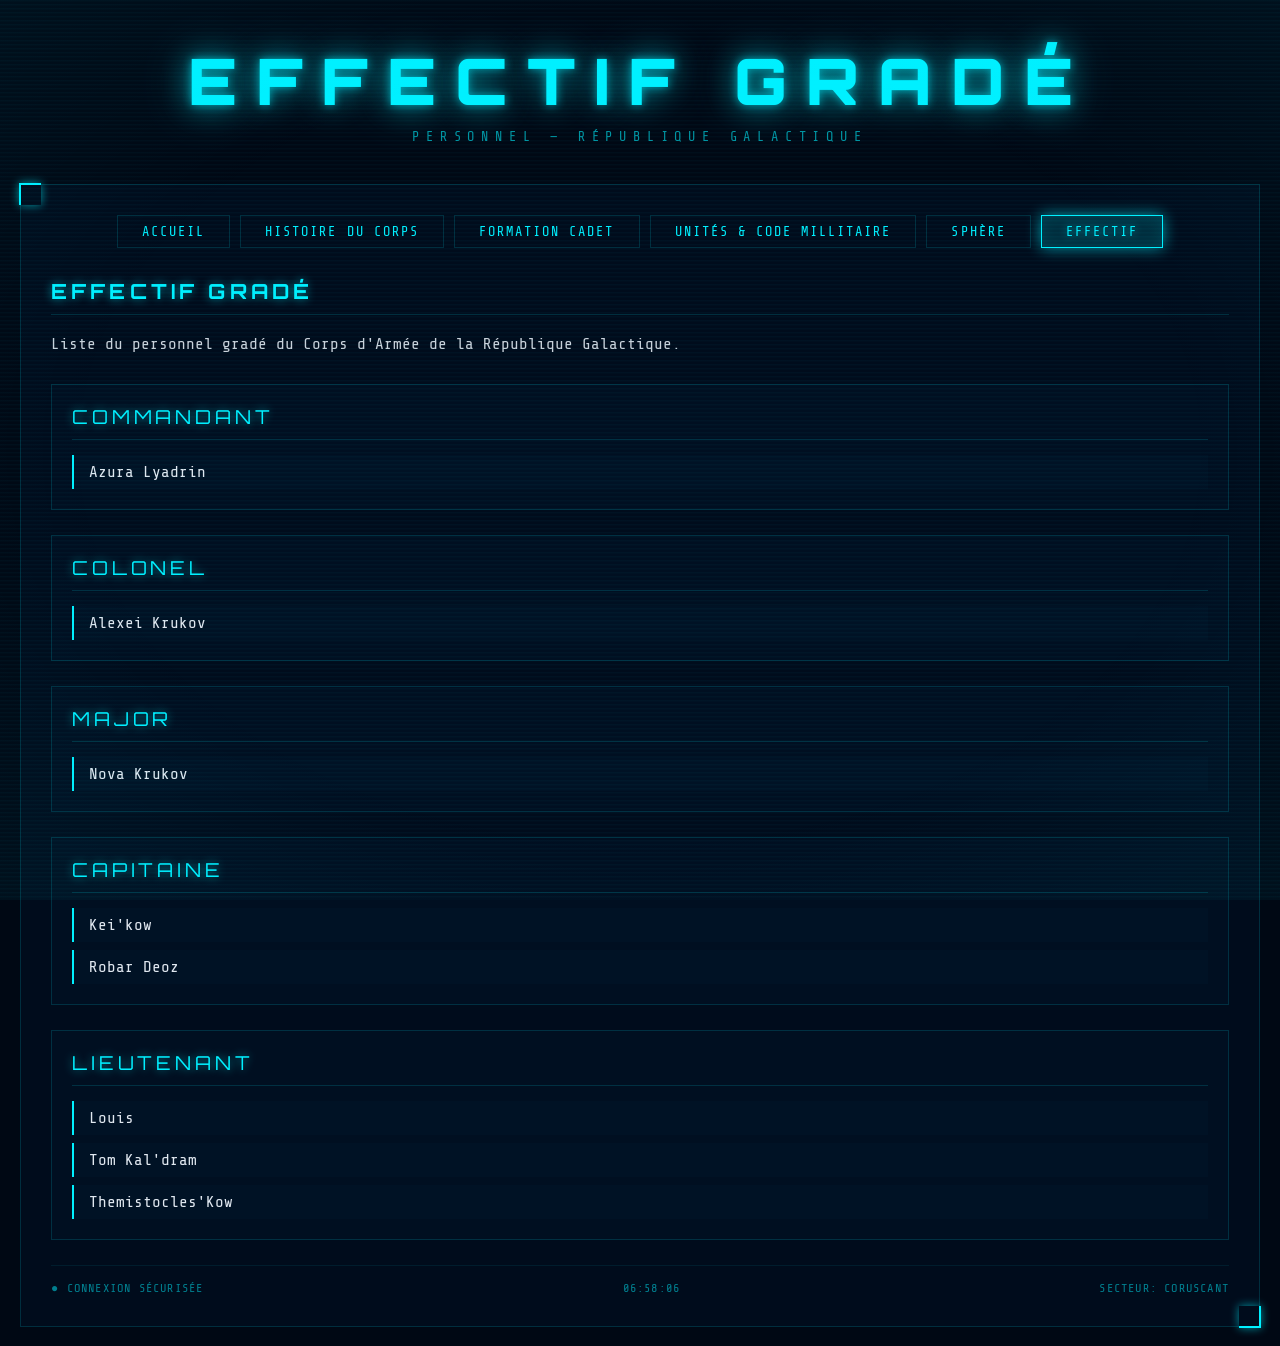
==== effectif.html @ 7e461d42 "Create effectif.html" ====
<!DOCTYPE html>
<html lang="fr">
<head>
  <meta charset="UTF-8">
  <meta name="viewport" content="width=device-width, initial-scale=1.0">
  <title>HoloNet — Effectif Gradé</title>
  <meta name="description" content="Terminal d'accès aux bases de données de la République Galactique. Effectif Gradé.">
  <link rel="stylesheet" href="style.css">
  <link rel="icon" type="image/x-icon" href="images/ICONE.png">

  <meta property="og:type" content="website">
  <meta property="og:title" content="HoloNet — Effectif Gradé">
  <meta property="og:description" content="Effectif Gradé de la République Galactique.">
  <meta property="og:url" content="https://insanity-chan.github.io/Tryingthingsout/effectif.html">
  <meta property="og:image" content="https://insanity-chan.github.io/Tryingthingsout/preview.png">
  <meta property="og:site_name" content="HoloNet">
  <meta name="theme-color" content="#00f0ff">

  <style>
    .holo-effectif-block {
      margin: 25px 0;
      padding: 20px;
      border: 1px solid var(--holo-dim);
      background: rgba(0, 26, 51, 0.2);
    }

    .holo-effectif-grade {
      font-family: 'Orbitron', sans-serif;
      font-size: 1.2rem;
      letter-spacing: 0.2em;
      text-transform: uppercase;
      color: var(--holo-cyan);
      text-shadow: 0 0 10px var(--holo-glow);
      margin-bottom: 15px;
      padding-bottom: 10px;
      border-bottom: 1px solid var(--holo-dim);
    }

    .holo-effectif-names {
      display: flex;
      flex-direction: column;
      gap: 8px;
    }

    .holo-effectif-name {
      font-size: 1rem;
      padding: 8px 15px;
      border-left: 2px solid var(--holo-cyan);
      background: rgba(0, 26, 51, 0.3);
      color: var(--text-white);
      transition: all 0.3s;
    }

    .holo-effectif-name:hover {
      background: var(--holo-dim);
      transform: translateX(5px);
    }
  </style>
</head>
<body>

  <div id="boot-screen">
    <div class="boot-text">&gt; INITIALISATION DU TERMINAL HOLONET...</div>
    <div class="boot-text">&gt; CONNEXION AU RÉSEAU DE LA RÉPUBLIQUE...</div>
    <div class="boot-text">&gt; CHARGEMENT : EFFECTIF GRADÉ...</div>
    <div class="boot-bar"><div class="boot-bar-fill"></div></div>
  </div>

  <div class="holo-header">
    <h1>Effectif Gradé</h1>
    <div class="subtitle">Personnel — République Galactique</div>
  </div>

  <div class="holo-frame">

    <div class="holo-nav">
      <a href="index.html"><button>Accueil</button></a>
      <a href="histoir.html"><button>Histoire du Corps</button></a>
      <a href="formation.html"><button>Formation Cadet</button></a>
      <a href="unites.html"><button>Unités & Code Millitaire</button></a>
      <a href="sphere.html"><button>Sphère</button></a>
      <a href="effectif.html"><button class="active">Effectif</button></a>
    </div>

    <div class="holo-panel active">
      <h2>Effectif Gradé</h2>
      <p>Liste du personnel gradé du Corps d'Armée de la République Galactique.</p>

      <div class="holo-effectif-block">
        <div class="holo-effectif-grade">Commandant</div>
        <div class="holo-effectif-names">
          <div class="holo-effectif-name">Azura Lyadrin</div>
        </div>
      </div>

      <div class="holo-effectif-block">
        <div class="holo-effectif-grade">Colonel</div>
        <div class="holo-effectif-names">
          <div class="holo-effectif-name">Alexei Krukov</div>
        </div>
      </div>

      <div class="holo-effectif-block">
        <div class="holo-effectif-grade">Major</div>
        <div class="holo-effectif-names">
          <div class="holo-effectif-name">Nova Krukov</div>
        </div>
      </div>

      <div class="holo-effectif-block">
        <div class="holo-effectif-grade">Capitaine</div>
        <div class="holo-effectif-names">
          <div class="holo-effectif-name">Kei'kow</div>
          <div class="holo-effectif-name">Robar Deoz</div>
        </div>
      </div>

      <div class="holo-effectif-block">
        <div class="holo-effectif-grade">Lieutenant</div>
        <div class="holo-effectif-names">
          <div class="holo-effectif-name">Louis</div>
          <div class="holo-effectif-name">Tom Kal'dram</div>
          <div class="holo-effectif-name">Themistocles'Kow</div>
        </div>
      </div>

    </div>

    <div class="holo-status">
      <span><span class="blink">●</span> CONNEXION SÉCURISÉE</span>
      <span id="horloge">--:--:--</span>
      <span>SECTEUR: CORUSCANT</span>
    </div>
  </div>

  <script>
    setTimeout(() => {
      document.getElementById('boot-screen').style.display = 'none';
    }, 700);

    function updateClock() {
      const now = new Date();
      const h = String(now.getHours()).padStart(2, '0');
      const m = String(now.getMinutes()).padStart(2, '0');
      const s = String(now.getSeconds()).padStart(2, '0');
      document.getElementById('horloge').textContent = `${h}:${m}:${s}`;
    }
    setInterval(updateClock, 1000);
    updateClock();
  </script>
</body>
</html>
---- style.css ----
@import url('https://fonts.googleapis.com/css2?family=Orbitron:wght@400;700;900&family=Share+Tech+Mono&display=swap');

:root {
  --holo-cyan: #00f0ff;
  --holo-blue: #0a84ff;
  --holo-deep: #001a33;
  --holo-glow: rgba(0, 240, 255, 0.6);
  --holo-dim: rgba(0, 240, 255, 0.15);
  --bg-dark: #000814;
  --text-white: #e0e8f0;
}

* { margin: 0; padding: 0; box-sizing: border-box; }

a, a:visited { color: var(--holo-cyan); text-decoration: none; }

body {
  background: var(--bg-dark);
  color: var(--text-white);
  font-family: 'Share Tech Mono', monospace;
  overflow-x: hidden;
  min-height: 100vh;
  position: relative;
}

body::before {
  content: '';
  position: fixed;
  top: 0; left: 0;
  width: 100%; height: 100%;
  background: repeating-linear-gradient(0deg, transparent 0px, transparent 2px, rgba(0,240,255,0.03) 3px, rgba(0,240,255,0.03) 4px);
  pointer-events: none;
  z-index: 9999;
}

body::after {
  content: '';
  position: fixed;
  top: 0; left: 0;
  width: 100%; height: 100%;
  background: radial-gradient(ellipse at center, transparent 60%, rgba(0,240,255,0.04) 100%);
  pointer-events: none;
  z-index: 9998;
  animation: flicker 6s infinite;
}

@keyframes flicker {
  0%,100% { opacity: 1; }
  92% { opacity: 1; }
  93% { opacity: 0.85; }
  94% { opacity: 1; }
  96% { opacity: 0.9; }
  97% { opacity: 1; }
}

.holo-header {
  text-align: center;
  padding: 40px 20px 20px;
}

.holo-header h1 {
  font-family: 'Orbitron', sans-serif;
  font-weight: 900;
  font-size: clamp(2rem, 6vw, 4rem);
  letter-spacing: 0.3em;
  text-transform: uppercase;
  color: var(--holo-cyan);
  text-shadow: 0 0 10px var(--holo-glow), 0 0 30px var(--holo-glow), 0 0 60px rgba(0,240,255,0.3);
  animation: textGlow 3s ease-in-out infinite alternate;
}

@keyframes textGlow {
  from { text-shadow: 0 0 10px var(--holo-glow), 0 0 30px var(--holo-glow), 0 0 60px rgba(0,240,255,0.3); }
  to   { text-shadow: 0 0 15px var(--holo-glow), 0 0 45px var(--holo-glow), 0 0 80px rgba(0,240,255,0.5); }
}

.holo-header .subtitle {
  font-size: 0.85rem;
  letter-spacing: 0.5em;
  margin-top: 8px;
  opacity: 0.6;
  text-transform: uppercase;
  color: var(--holo-cyan);
}

.holo-frame {
  position: relative;
  border: 1px solid var(--holo-dim);
  background: rgba(0, 26, 51, 0.3);
  backdrop-filter: blur(2px);
  margin: 20px;
  padding: 30px;
}

.holo-frame::before,
.holo-frame::after {
  content: '';
  position: absolute;
  width: 20px; height: 20px;
  border: 2px solid var(--holo-cyan);
  box-shadow: 0 0 10px var(--holo-glow);
}

.holo-frame::before { top: -2px; left: -2px; border-right: none; border-bottom: none; }
.holo-frame::after  { bottom: -2px; right: -2px; border-left: none; border-top: none; }

.holo-nav {
  display: flex;
  justify-content: center;
  gap: 10px;
  flex-wrap: wrap;
  margin-bottom: 30px;
}

.holo-nav a { text-decoration: none; }

.holo-nav button {
  background: transparent;
  border: 1px solid var(--holo-dim);
  color: var(--holo-cyan);
  padding: 8px 24px;
  font-family: 'Share Tech Mono', monospace;
  font-size: 0.85rem;
  letter-spacing: 0.15em;
  text-transform: uppercase;
  cursor: pointer;
  transition: all 0.3s;
}

.holo-nav button:hover,
.holo-nav button.active {
  border-color: var(--holo-cyan);
  background: var(--holo-dim);
  box-shadow: 0 0 15px var(--holo-glow), inset 0 0 15px rgba(0,240,255,0.1);
  text-shadow: 0 0 8px var(--holo-glow);
}

.holo-panel {
  display: none;
  animation: panelFade 0.5s ease;
}

.holo-panel.active { display: block; }

@keyframes panelFade {
  from { opacity: 0; transform: translateY(10px); }
  to   { opacity: 1; transform: translateY(0); }
}

.holo-panel h2 {
  font-family: 'Orbitron', sans-serif;
  font-size: 1.3rem;
  letter-spacing: 0.2em;
  margin-bottom: 15px;
  text-transform: uppercase;
  border-bottom: 1px solid var(--holo-dim);
  padding-bottom: 10px;
  color: var(--holo-cyan);
  text-shadow: 0 0 10px var(--holo-glow);
}

.holo-panel p {
  line-height: 1.8;
  opacity: 0.9;
  margin-bottom: 15px;
  color: var(--text-white);
}

.holo-table {
  width: 100%;
  border-collapse: collapse;
  margin-top: 15px;
}

.holo-table th {
  text-align: left;
  padding: 10px;
  border-bottom: 1px solid var(--holo-cyan);
  text-transform: uppercase;
  letter-spacing: 0.1em;
  font-size: 0.8rem;
  color: var(--holo-cyan);
  text-shadow: 0 0 5px var(--holo-glow);
}

.holo-table td {
  padding: 10px;
  border-bottom: 1px solid var(--holo-dim);
  opacity: 0.9;
  color: var(--text-white);
}

.holo-table tr:hover td {
  background: var(--holo-dim);
  opacity: 1;
}

.holo-form input,
.holo-form textarea {
  width: 100%;
  background: rgba(0, 26, 51, 0.5);
  border: 1px solid var(--holo-dim);
  color: var(--text-white);
  padding: 10px 14px;
  font-family: 'Share Tech Mono', monospace;
  font-size: 0.9rem;
  margin-bottom: 12px;
  transition: all 0.3s;
}

.holo-form input:focus,
.holo-form textarea:focus {
  outline: none;
  border-color: var(--holo-cyan);
  box-shadow: 0 0 10px var(--holo-glow);
}

.holo-form button {
  background: transparent;
  border: 1px solid var(--holo-cyan);
  color: var(--holo-cyan);
  padding: 10px 30px;
  font-family: 'Orbitron', sans-serif;
  font-size: 0.85rem;
  letter-spacing: 0.2em;
  text-transform: uppercase;
  cursor: pointer;
  transition: all 0.3s;
}

.holo-form button:hover {
  background: var(--holo-dim);
  box-shadow: 0 0 20px var(--holo-glow);
}

.holo-status {
  display: flex;
  justify-content: space-between;
  align-items: center;
  margin-top: 20px;
  padding-top: 15px;
  border-top: 1px solid var(--holo-dim);
  font-size: 0.75rem;
  opacity: 0.5;
  letter-spacing: 0.1em;
  color: var(--holo-cyan);
}

.blink { animation: blink 1.5s infinite; }

@keyframes blink {
  0%,100% { opacity: 1; }
  50% { opacity: 0.2; }
}

.holo-grid {
  display: grid;
  grid-template-columns: repeat(auto-fit, minmax(200px, 1fr));
  gap: 15px;
  margin-top: 15px;
}

.holo-card {
  border: 1px solid var(--holo-dim);
  padding: 15px;
  background: rgba(0, 26, 51, 0.2);
  transition: all 0.3s;
}

.holo-card:hover {
  border-color: var(--holo-cyan);
  box-shadow: 0 0 15px var(--holo-glow);
}

.holo-card .label {
  font-size: 0.7rem;
  opacity: 0.6;
  text-transform: uppercase;
  letter-spacing: 0.15em;
  color: var(--holo-cyan);
  text-shadow: 0 0 5px var(--holo-glow);
}

.holo-card .value {
  font-family: 'Orbitron', sans-serif;
  font-size: 1.5rem;
  margin-top: 5px;
  text-shadow: 0 0 10px var(--holo-glow);
  color: var(--text-white);
}

#boot-screen {
  position: fixed;
  top: 0; left: 0;
  width: 100%; height: 100%;
  background: var(--bg-dark);
  z-index: 10000;
  display: flex;
  align-items: center;
  justify-content: center;
  flex-direction: column;
}

#boot-screen .boot-text {
  font-size: 0.9rem;
  opacity: 0.7;
  margin: 4px 0;
  color: var(--holo-cyan);
}

#boot-screen .boot-bar {
  width: 300px;
  height: 2px;
  background: var(--holo-dim);
  margin-top: 20px;
  overflow: hidden;
}

#boot-screen .boot-bar-fill {
  height: 100%;
  background: var(--holo-cyan);
  box-shadow: 0 0 10px var(--holo-glow);
  width: 0%;
  animation: bootLoad 0.5s ease forwards;
}

@keyframes bootLoad { to { width: 100%; } }

/* === PAGES HISTOIRE ET FORMATION === */

.holo-section {
  margin-top: 40px;
  padding-top: 20px;
  border-top: 1px solid var(--holo-dim);
  animation: panelFade 0.5s ease;
}

.holo-section h2 {
  font-family: 'Orbitron', sans-serif;
  font-size: 1.3rem;
  letter-spacing: 0.2em;
  margin-bottom: 15px;
  text-transform: uppercase;
  text-shadow: 0 0 10px var(--holo-glow);
  color: var(--holo-cyan);
}

.holo-section h3 {
  font-family: 'Orbitron', sans-serif;
  font-size: 1rem;
  letter-spacing: 0.15em;
  margin: 25px 0 10px;
  text-transform: uppercase;
  color: var(--holo-cyan);
  opacity: 0.9;
}

.holo-section h4 {
  font-size: 0.9rem;
  letter-spacing: 0.1em;
  margin: 20px 0 8px;
  text-transform: uppercase;
  opacity: 0.8;
  color: var(--holo-cyan);
}

.holo-section p {
  line-height: 1.8;
  opacity: 0.9;
  margin-bottom: 12px;
  color: var(--text-white);
}

.holo-intro {
  font-style: italic;
  opacity: 0.7 !important;
  color: var(--text-white) !important;
}

.holo-note {
  font-size: 0.8rem;
  opacity: 0.6 !important;
  font-style: italic;
  color: var(--text-white) !important;
}

.holo-list {
  list-style: none;
  padding-left: 0;
}

.holo-list li {
  padding: 8px 0 8px 20px;
  position: relative;
  line-height: 1.7;
  opacity: 0.9;
  border-bottom: 1px solid rgba(0,240,255,0.05);
  color: var(--text-white);
}

.holo-list li::before {
  content: '▸';
  position: absolute;
  left: 0;
  color: var(--holo-cyan);
  text-shadow: 0 0 5px var(--holo-glow);
}

.holo-list li strong {
  color: var(--holo-cyan);
  text-shadow: 0 0 5px var(--holo-glow);
}

.holo-sommaire {
  display: flex;
  flex-direction: column;
  gap: 8px;
}

.holo-link {
  color: var(--holo-cyan);
  text-decoration: none;
  padding: 10px 15px;
  border: 1px solid var(--holo-dim);
  transition: all 0.3s;
  font-size: 0.9rem;
  letter-spacing: 0.1em;
}

.holo-link:hover {
  border-color: var(--holo-cyan);
  background: var(--holo-dim);
  box-shadow: 0 0 10px var(--holo-glow);
  padding-left: 25px;
}

.holo-rank-block {
  margin: 25px 0;
  padding: 15px;
  border: 1px solid var(--holo-dim);
  background: rgba(0,26,51,0.2);
}

.holo-rank-category {
  font-family: 'Orbitron', sans-serif;
  font-size: 1rem;
  letter-spacing: 0.15em;
  text-transform: uppercase;
  color: var(--holo-cyan);
  text-shadow: 0 0 8px var(--holo-glow);
  margin-bottom: 8px;
}

.holo-rank-desc {
  font-size: 0.85rem;
  opacity: 0.7;
  line-height: 1.6;
  margin-bottom: 12px;
  color: var(--text-white);
}

.holo-rank-list {
  display: flex;
  flex-direction: column;
  gap: 6px;
}

.holo-rank-item {
  display: flex;
  align-items: center;
  gap: 12px;
  padding: 8px 12px;
  border: 1px solid rgba(0,240,255,0.08);
  background: rgba(0,26,51,0.3);
  font-size: 0.95rem;
  transition: all 0.3s;
  color: var(--text-white);
}

.holo-rank-item:hover {
  border-color: var(--holo-cyan);
  box-shadow: 0 0 10px var(--holo-glow);
}

.rank-num {
  font-family: 'Orbitron', sans-serif;
  font-weight: 700;
  font-size: 0.8rem;
  color: var(--bg-dark);
  background: var(--holo-cyan);
  padding: 2px 8px;
  border-radius: 2px;
  min-width: 28px;
  text-align: center;
}

.holo-presentation {
  padding: 15px;
  border: 1px solid var(--holo-dim);
  background: rgba(0,26,51,0.2);
}

.holo-presentation p {
  color: var(--text-white);
}

.holo-dialogue {
  padding: 15px;
  margin: 10px 0;
  border-left: 2px solid var(--holo-cyan);
  background: rgba(0,240,255,0.05);
  font-style: italic;
  line-height: 2;
  text-shadow: 0 0 5px var(--holo-glow);
  color: var(--text-white);
}

.holo-serment {
  padding: 30px;
  margin: 0 20px;
  border: 1px solid var(--holo-cyan);
  background: rgba(0,240,255,0.05);
  text-align: center;
  font-family: 'Orbitron', sans-serif;
  font-size: 1.1rem;
  line-height: 2;
  letter-spacing: 0.05em;
  text-shadow: 0 0 15px var(--holo-glow);
  box-shadow: 0 0 30px rgba(0,240,255,0.1), inset 0 0 30px rgba(0,240,255,0.05);
  color: var(--text-white);
}


.holo-banner {
  padding: 20px;
  border: 1px solid var(--holo-dim);
  background: rgba(0,26,51,0.2);
  margin-bottom: 20px;
  line-height: 1.8;
  color: var(--text-white);
}

.holo-battle {
  margin: 20px 0;
  padding: 15px;
  border-left: 2px solid var(--holo-cyan);
  background: rgba(0,240,255,0.03);
  color: var(--text-white);
}

.holo-battle h3 {
  margin-top: 0;
}

.holo-battle p {
  margin-bottom: 8px;
}

/* === TIMELINE === */
.holo-timeline {
  position: relative;
  padding: 20px 0;
}

.holo-timeline::before {
  content: '';
  position: absolute;
  left: 80px;
  top: 0;
  bottom: 0;
  width: 2px;
  background: linear-gradient(to bottom, transparent, var(--holo-cyan), var(--holo-cyan), transparent);
  box-shadow: 0 0 10px var(--holo-glow);
}

.holo-event {
  position: relative;
  margin-bottom: 50px;
  padding-left: 120px;
  padding-bottom: 40px;
  border-bottom: 1px solid var(--holo-dim);
}

.holo-event:last-child {
  border-bottom: none;
}

.holo-event::before {
  content: '';
  position: absolute;
  left: 73px;
  top: 5px;
  width: 16px;
  height: 16px;
  border-radius: 50%;
  background: var(--bg-dark);
  border: 2px solid var(--holo-cyan);
  box-shadow: 0 0 12px var(--holo-glow);
  z-index: 1;
}

.holo-event-year {
  position: absolute;
  left: 0;
  top: 0;
  width: 65px;
  text-align: right;
  font-family: 'Orbitron', sans-serif;
  font-size: 0.75rem;
  font-weight: 700;
  color: var(--holo-cyan);
  text-shadow: 0 0 8px var(--holo-glow);
  letter-spacing: 0.05em;
  line-height: 1.3;
}

.holo-event-title {
  font-family: 'Orbitron', sans-serif;
  font-size: 1.1rem;
  letter-spacing: 0.15em;
  text-transform: uppercase;
  color: var(--holo-cyan);
  text-shadow: 0 0 10px var(--holo-glow);
  margin-bottom: 15px;
}

.holo-event-image {
  width: 100%;
  max-width: 400px;
  height: 200px;
  object-fit: cover;
  border: 1px solid var(--holo-dim);
  background: rgba(0, 8, 20, 0.5);
  display: block;
  margin-bottom: 15px;
  transition: all 0.3s;
}

.holo-event-image:hover {
  border-color: var(--holo-cyan);
  box-shadow: 0 0 15px var(--holo-glow);
}

.holo-event-image.placeholder {
  display: flex;
  align-items: center;
  justify-content: center;
  font-size: 0.8rem;
  opacity: 0.3;
  font-style: italic;
}

.holo-event-text {
  line-height: 1.8;
  opacity: 0.9;
  font-size: 0.9rem;
  color: var(--text-white);
}

.holo-event-text p {
  margin-bottom: 10px;
  color: var(--text-white);
}

.holo-intro-banner {
  padding: 20px;
  border: 1px solid var(--holo-dim);
  background: rgba(0, 26, 51, 0.3);
  margin-bottom: 30px;
  line-height: 1.8;
  font-size: 0.9rem;
  opacity: 0.9;
  color: var(--text-white);
}

.holo-intro-banner p {
  margin-bottom: 10px;
  color: var(--text-white);
}

.holo-intro-banner p:last-child {
  margin-bottom: 0;
}

/* === TABLEAU UNITÉS === */
.holo-table-wrap {
  overflow-x: auto;
  margin: 20px 0;
}

.holo-table-unites {
  width: 100%;
  border-collapse: collapse;
  font-size: 0.85rem;
}

.holo-table-unites th {
  text-align: left;
  padding: 12px 10px;
  border-bottom: 2px solid var(--holo-cyan);
  text-transform: uppercase;
  letter-spacing: 0.1em;
  font-size: 0.75rem;
  color: var(--holo-cyan);
  text-shadow: 0 0 5px var(--holo-glow);
  background: rgba(0, 26, 51, 0.4);
  white-space: nowrap;
}

.holo-table-unites td {
  padding: 10px;
  border-bottom: 1px solid var(--holo-dim);
  opacity: 0.9;
  line-height: 1.5;
  color: var(--text-white);
}

.holo-table-unites tr:hover td {
  background: var(--holo-dim);
  opacity: 1;
}

.holo-table-unites tr:nth-child(even) td {
  background: rgba(0, 240, 255, 0.02);
}

.holo-table-unites tr:nth-child(even):hover td {
  background: var(--holo-dim);
}

/* === CODES D'ALERTE === */
.holo-codes-grid {
  display: grid;
  grid-template-columns: repeat(auto-fit, minmax(280px, 1fr));
  gap: 15px;
  margin-top: 20px;
}

.holo-code-card {
  border: 1px solid var(--holo-dim);
  padding: 20px;
  background: rgba(0, 26, 51, 0.2);
  transition: all 0.3s;
  position: relative;
}

.holo-code-card:hover {
  border-color: var(--holo-cyan);
  box-shadow: 0 0 15px var(--holo-glow);
}

.holo-code-card .code-name {
  font-family: 'Orbitron', sans-serif;
  font-size: 1.3rem;
  letter-spacing: 0.2em;
  text-transform: uppercase;
  text-shadow: 0 0 10px var(--holo-glow);
  margin-bottom: 10px;
}

.holo-code-card .code-desc {
  font-size: 0.85rem;
  line-height: 1.7;
  opacity: 0.85;
  color: var(--text-white);
}

.code-noir .code-name { color: #888; text-shadow: 0 0 10px rgba(136,136,136,0.4); }
.code-noir { border-left: 3px solid #666; }

.code-rouge .code-name { color: #ff2233; text-shadow: 0 0 10px rgba(255,34,51,0.6); }
.code-rouge { border-left: 3px solid #ff2233; }

.code-orange .code-name { color: #ff8800; text-shadow: 0 0 10px rgba(255,136,0,0.6); }
.code-orange { border-left: 3px solid #ff8800; }

.code-vert .code-name { color: #00ff66; text-shadow: 0 0 10px rgba(0,255,102,0.6); }
.code-vert { border-left: 3px solid #00ff66; }

.code-blanc .code-name { color: #cccccc; text-shadow: 0 0 10px rgba(200,200,200,0.4); }
.code-blanc { border-left: 3px solid #cccccc; }

/* === RESPONSIVE === */
@media (max-width: 600px) {
  .holo-frame {
    padding: 15px;
    margin: 10px;
  }

  .holo-header h1 {
    font-size: 1.5rem;
  }

  .holo-header .subtitle {
    font-size: 0.65rem;
  }

  .holo-nav button {
    padding: 6px 12px;
    font-size: 0.75rem;
  }

  .holo-timeline::before {
    left: 20px;
  }

  .holo-event {
    padding-left: 50px;
  }

  .holo-event::before {
    left: 13px;
  }

  .holo-event-year {
    position: relative;
    width: auto;
    text-align: left;
    margin-bottom: 10px;
    font-size: 0.85rem;
  }

  .holo-event-image {
    max-width: 100%;
  }
}
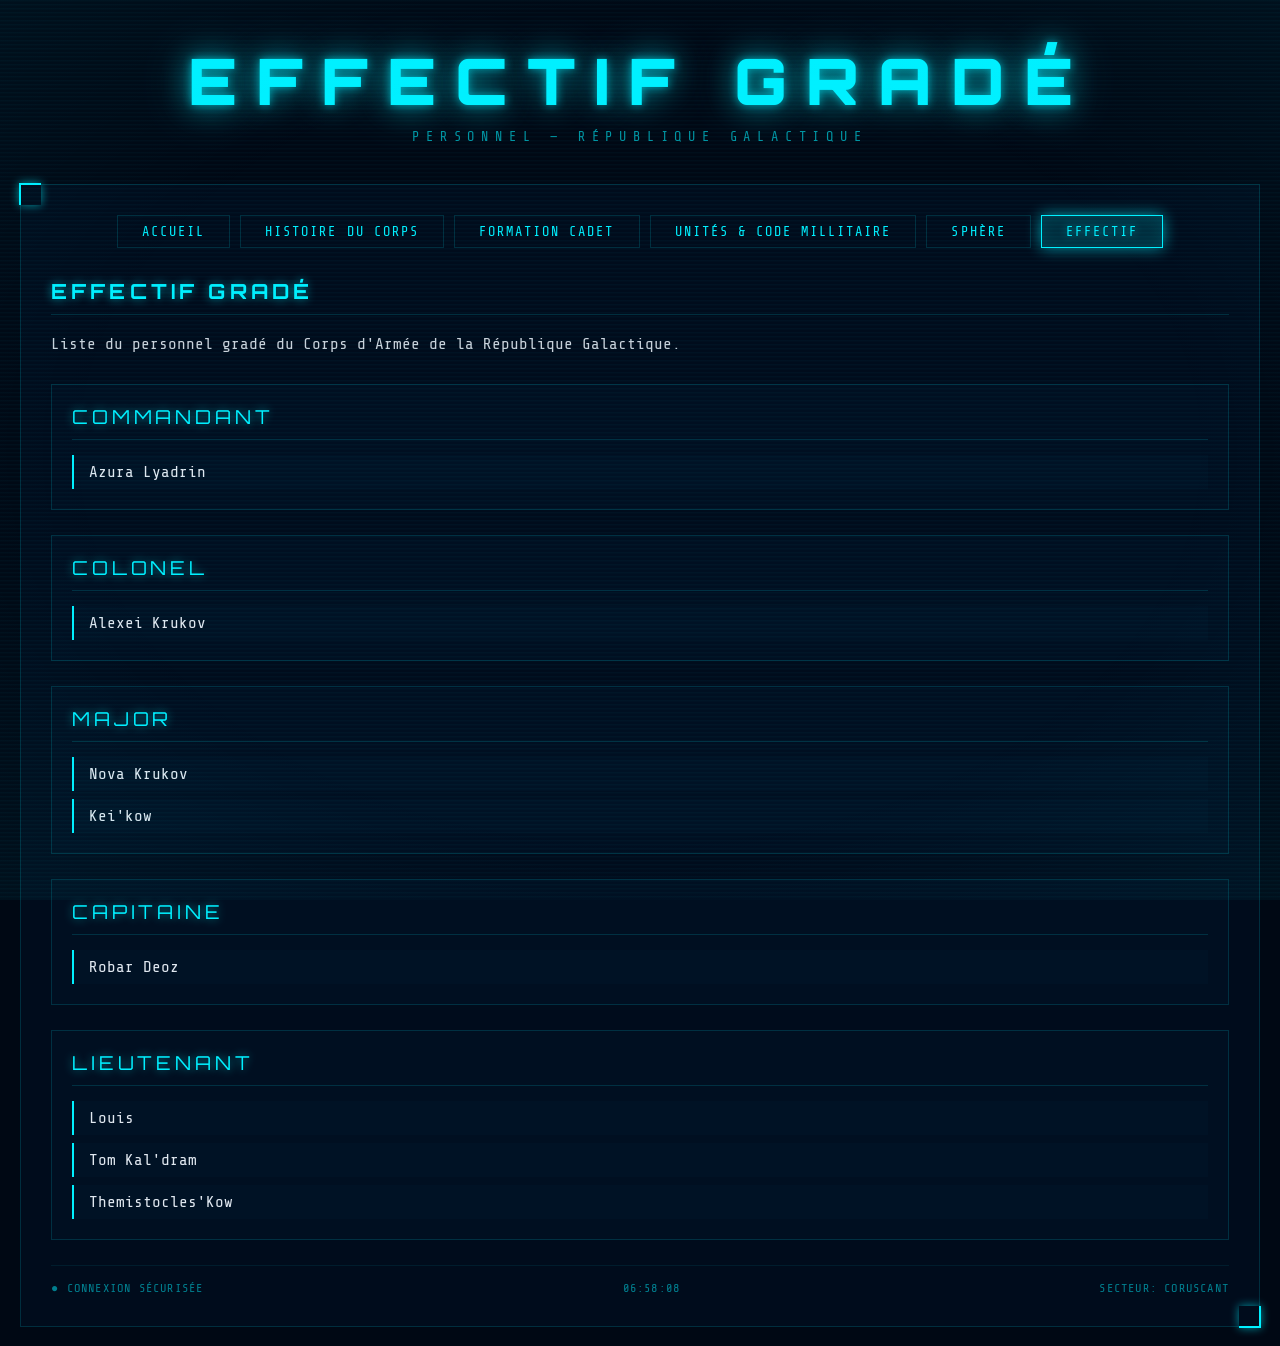
==== commit 418fd34e: "Update effectif.html" ====
--- a/effectif.html
+++ b/effectif.html
@@ -104,13 +104,13 @@
         <div class="holo-effectif-grade">Major</div>
         <div class="holo-effectif-names">
           <div class="holo-effectif-name">Nova Krukov</div>
+          <div class="holo-effectif-name">Kei'kow</div>
         </div>
       </div>
 
       <div class="holo-effectif-block">
         <div class="holo-effectif-grade">Capitaine</div>
         <div class="holo-effectif-names">
-          <div class="holo-effectif-name">Kei'kow</div>
           <div class="holo-effectif-name">Robar Deoz</div>
         </div>
       </div>
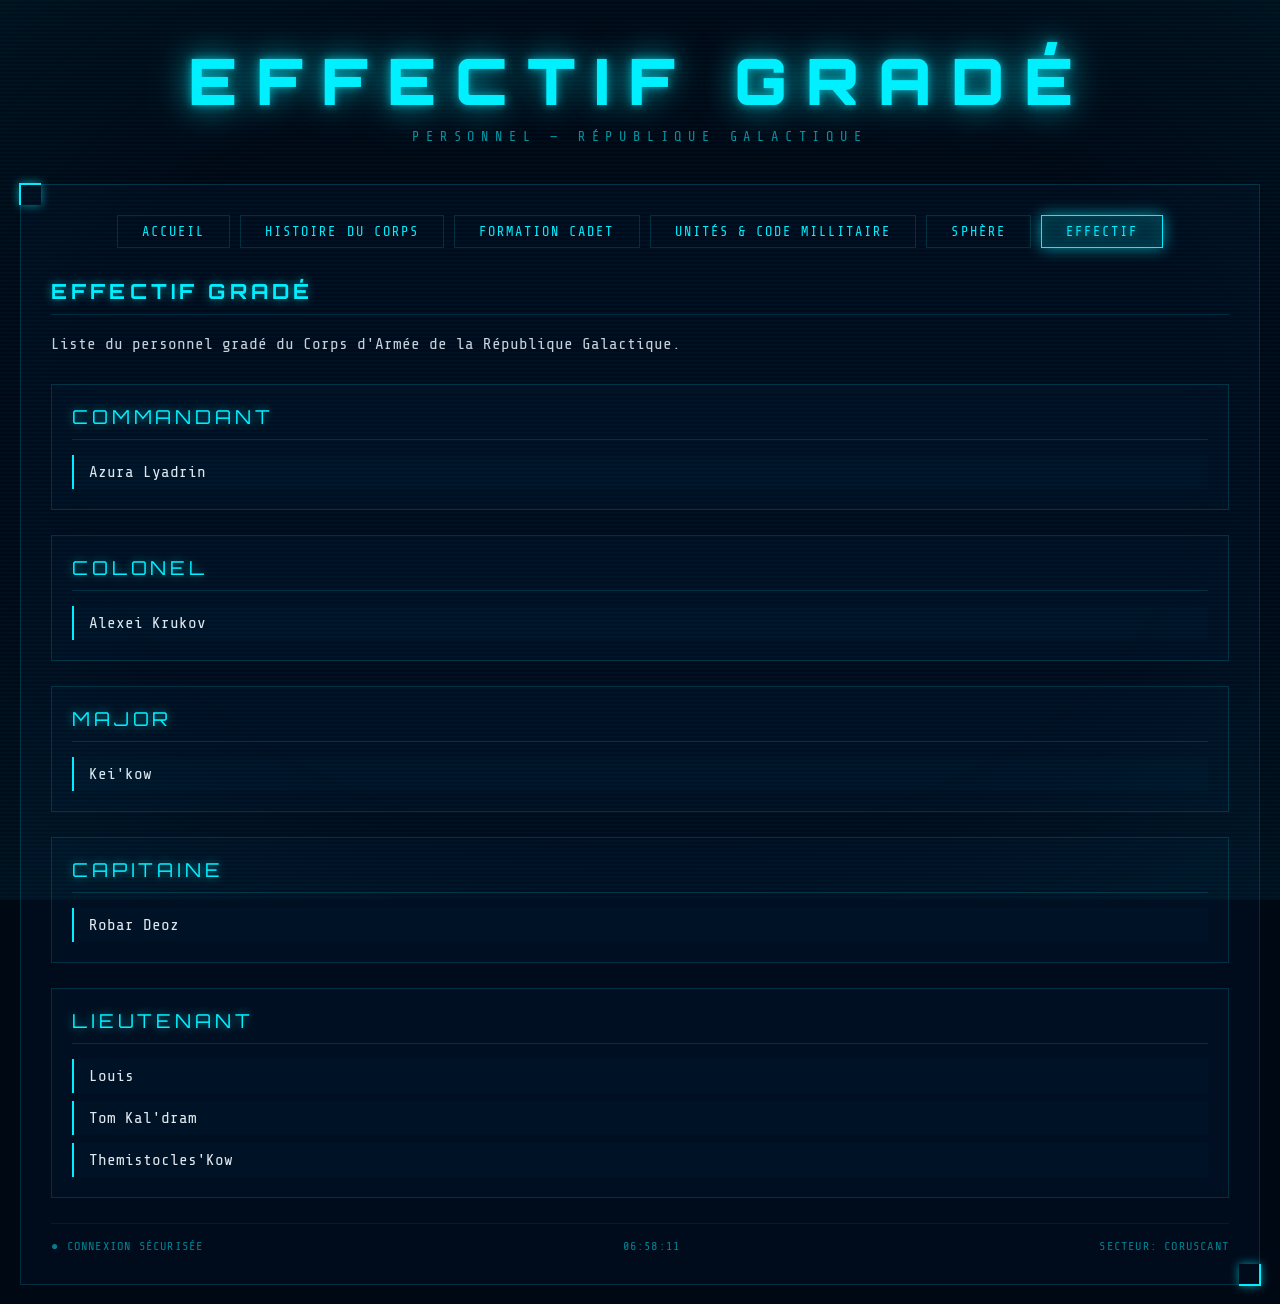
==== commit b5262daf: "Update effectif.html" ====
--- a/effectif.html
+++ b/effectif.html
@@ -103,7 +103,6 @@
       <div class="holo-effectif-block">
         <div class="holo-effectif-grade">Major</div>
         <div class="holo-effectif-names">
-          <div class="holo-effectif-name">Nova Krukov</div>
           <div class="holo-effectif-name">Kei'kow</div>
         </div>
       </div>
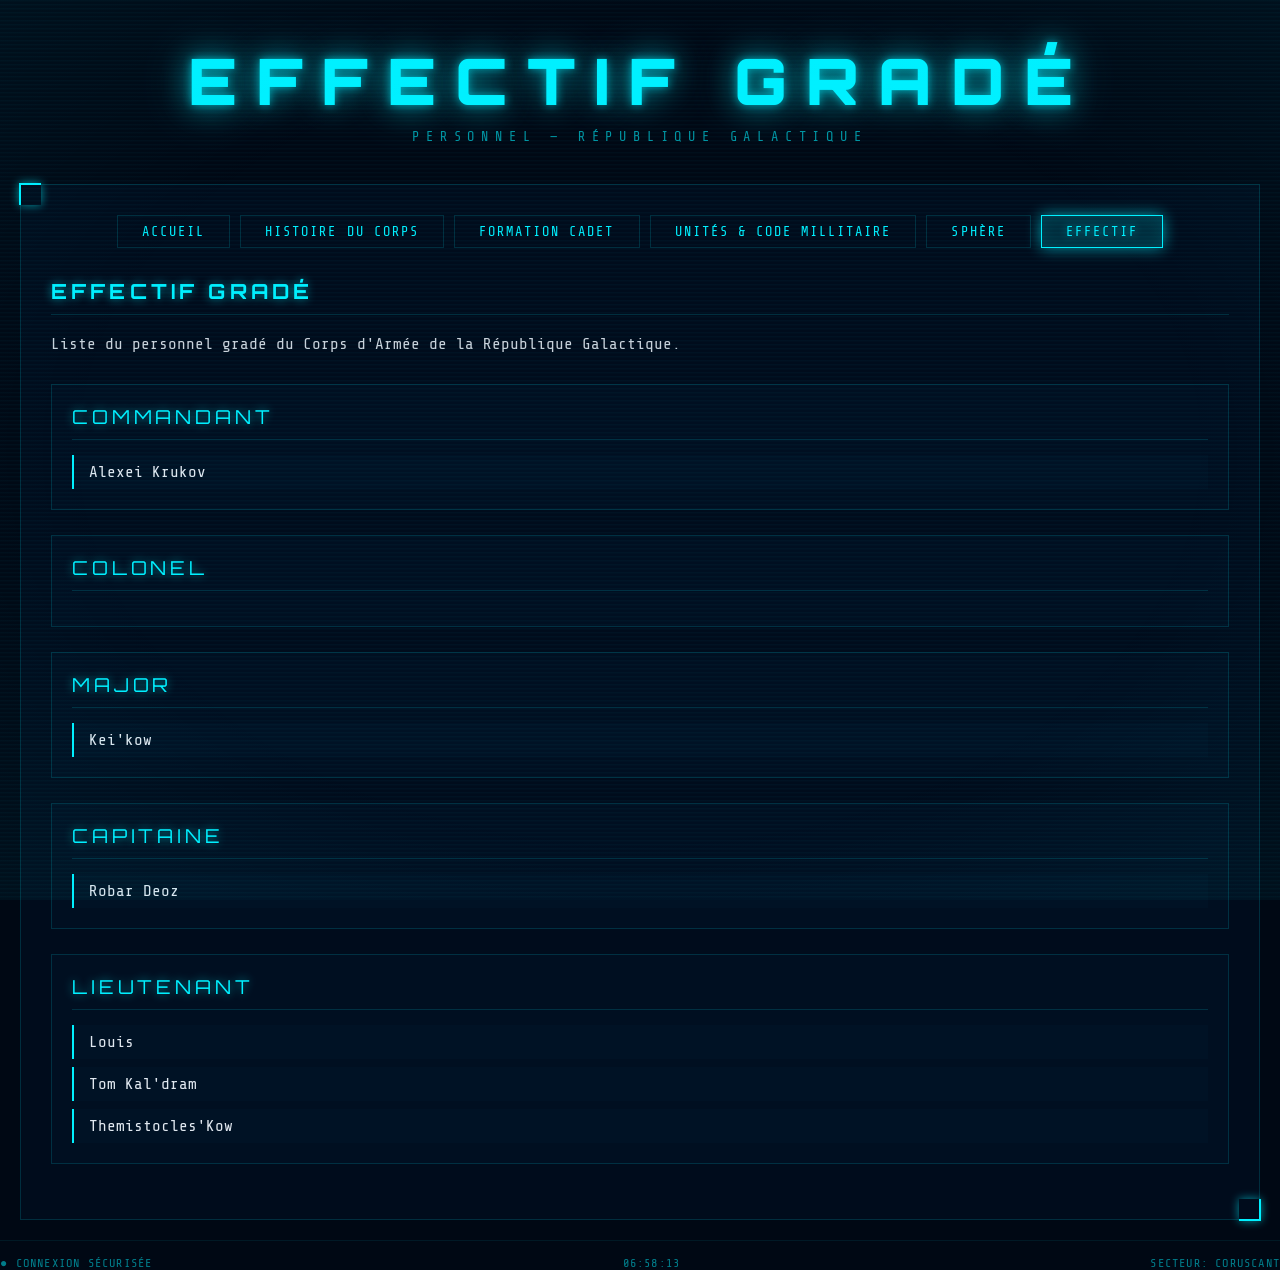
==== commit 56d536d8: "Update effectif.html" ====
--- a/effectif.html
+++ b/effectif.html
@@ -89,14 +89,12 @@
       <div class="holo-effectif-block">
         <div class="holo-effectif-grade">Commandant</div>
         <div class="holo-effectif-names">
-          <div class="holo-effectif-name">Azura Lyadrin</div>
+          <div class="holo-effectif-name">Alexei Krukov</div>
         </div>
       </div>
 
       <div class="holo-effectif-block">
         <div class="holo-effectif-grade">Colonel</div>
-        <div class="holo-effectif-names">
-          <div class="holo-effectif-name">Alexei Krukov</div>
         </div>
       </div>
 
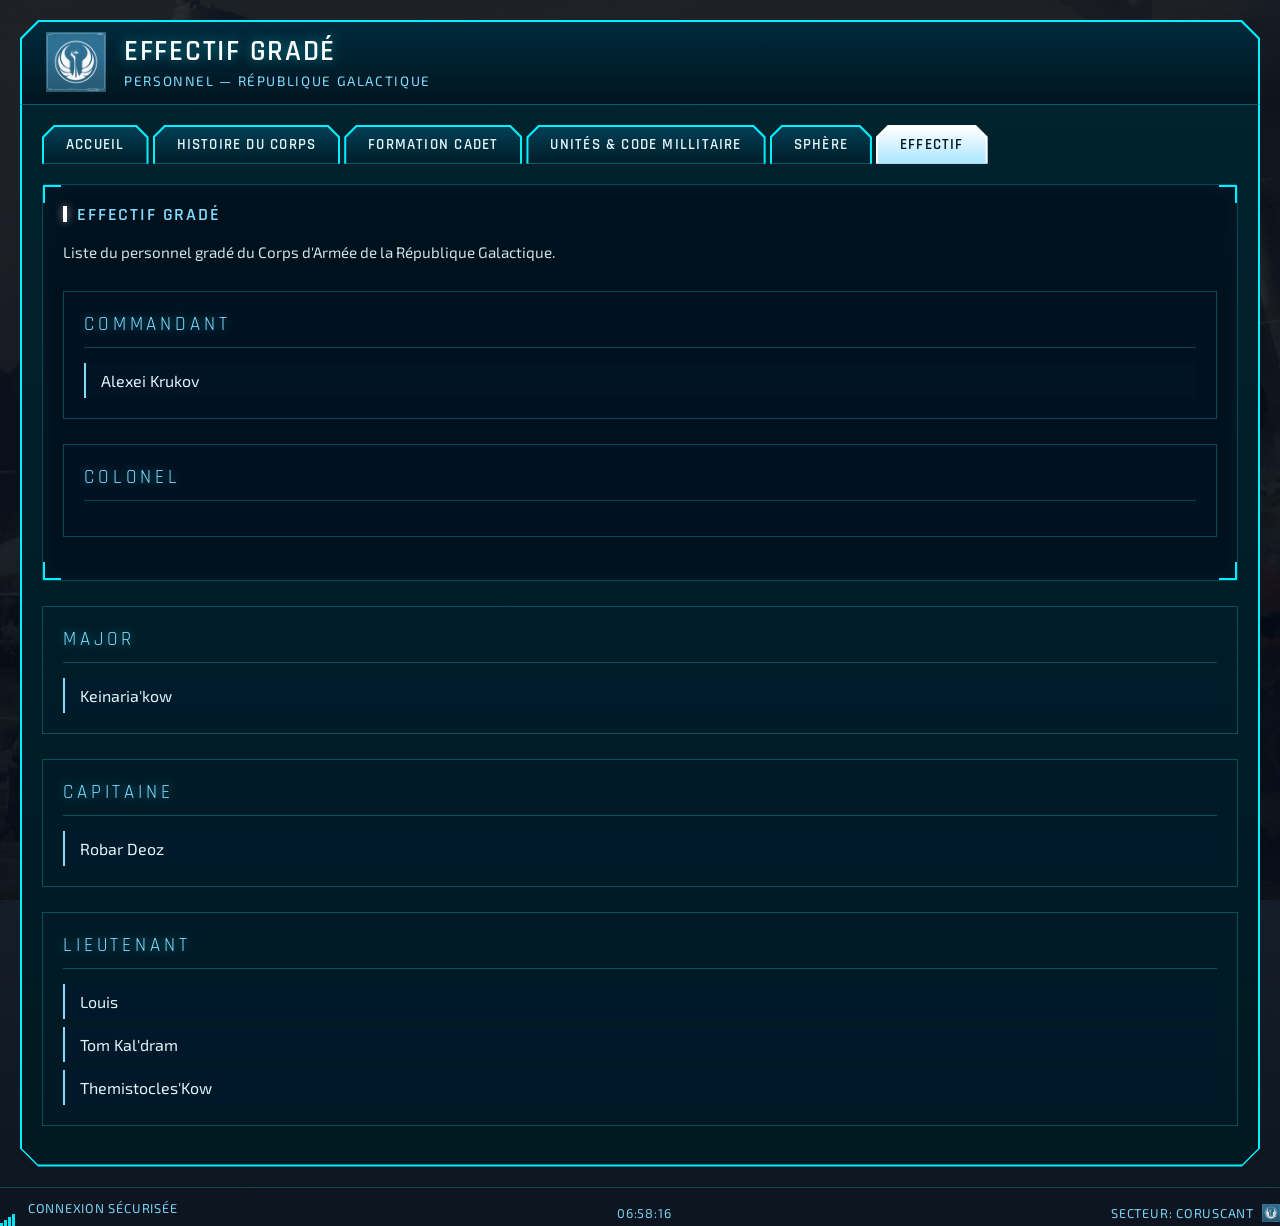
==== commit ac113972: "Add files via upload" ====
--- a/effectif.html
+++ b/effectif.html
@@ -25,7 +25,7 @@
     }
 
     .holo-effectif-grade {
-      font-family: 'Orbitron', sans-serif;
+      font-family: 'Rajdhani', sans-serif;
       font-size: 1.2rem;
       letter-spacing: 0.2em;
       text-transform: uppercase;
@@ -101,7 +101,7 @@
       <div class="holo-effectif-block">
         <div class="holo-effectif-grade">Major</div>
         <div class="holo-effectif-names">
-          <div class="holo-effectif-name">Kei'kow</div>
+          <div class="holo-effectif-name">Keinaria'kow</div>
         </div>
       </div>
 
--- a/style.css
+++ b/style.css
@@ -1,826 +1,1235 @@
-@import url('https://fonts.googleapis.com/css2?family=Orbitron:wght@400;700;900&family=Share+Tech+Mono&display=swap');
-
-:root {
-  --holo-cyan: #00f0ff;
-  --holo-blue: #0a84ff;
-  --holo-deep: #001a33;
-  --holo-glow: rgba(0, 240, 255, 0.6);
-  --holo-dim: rgba(0, 240, 255, 0.15);
-  --bg-dark: #000814;
-  --text-white: #e0e8f0;
-}
-
-* { margin: 0; padding: 0; box-sizing: border-box; }
-
-a, a:visited { color: var(--holo-cyan); text-decoration: none; }
-
-body {
-  background: var(--bg-dark);
-  color: var(--text-white);
-  font-family: 'Share Tech Mono', monospace;
-  overflow-x: hidden;
-  min-height: 100vh;
-  position: relative;
-}
-
-body::before {
-  content: '';
-  position: fixed;
-  top: 0; left: 0;
-  width: 100%; height: 100%;
-  background: repeating-linear-gradient(0deg, transparent 0px, transparent 2px, rgba(0,240,255,0.03) 3px, rgba(0,240,255,0.03) 4px);
-  pointer-events: none;
-  z-index: 9999;
-}
-
-body::after {
-  content: '';
-  position: fixed;
-  top: 0; left: 0;
-  width: 100%; height: 100%;
-  background: radial-gradient(ellipse at center, transparent 60%, rgba(0,240,255,0.04) 100%);
-  pointer-events: none;
-  z-index: 9998;
-  animation: flicker 6s infinite;
-}
-
-@keyframes flicker {
-  0%,100% { opacity: 1; }
-  92% { opacity: 1; }
-  93% { opacity: 0.85; }
-  94% { opacity: 1; }
-  96% { opacity: 0.9; }
-  97% { opacity: 1; }
-}
-
-.holo-header {
-  text-align: center;
-  padding: 40px 20px 20px;
-}
-
-.holo-header h1 {
-  font-family: 'Orbitron', sans-serif;
-  font-weight: 900;
-  font-size: clamp(2rem, 6vw, 4rem);
-  letter-spacing: 0.3em;
-  text-transform: uppercase;
-  color: var(--holo-cyan);
-  text-shadow: 0 0 10px var(--holo-glow), 0 0 30px var(--holo-glow), 0 0 60px rgba(0,240,255,0.3);
-  animation: textGlow 3s ease-in-out infinite alternate;
-}
-
-@keyframes textGlow {
-  from { text-shadow: 0 0 10px var(--holo-glow), 0 0 30px var(--holo-glow), 0 0 60px rgba(0,240,255,0.3); }
-  to   { text-shadow: 0 0 15px var(--holo-glow), 0 0 45px var(--holo-glow), 0 0 80px rgba(0,240,255,0.5); }
-}
-
-.holo-header .subtitle {
-  font-size: 0.85rem;
-  letter-spacing: 0.5em;
-  margin-top: 8px;
-  opacity: 0.6;
-  text-transform: uppercase;
-  color: var(--holo-cyan);
-}
-
-.holo-frame {
-  position: relative;
-  border: 1px solid var(--holo-dim);
-  background: rgba(0, 26, 51, 0.3);
-  backdrop-filter: blur(2px);
-  margin: 20px;
-  padding: 30px;
-}
-
-.holo-frame::before,
-.holo-frame::after {
-  content: '';
-  position: absolute;
-  width: 20px; height: 20px;
-  border: 2px solid var(--holo-cyan);
-  box-shadow: 0 0 10px var(--holo-glow);
-}
-
-.holo-frame::before { top: -2px; left: -2px; border-right: none; border-bottom: none; }
-.holo-frame::after  { bottom: -2px; right: -2px; border-left: none; border-top: none; }
-
-.holo-nav {
-  display: flex;
-  justify-content: center;
-  gap: 10px;
-  flex-wrap: wrap;
-  margin-bottom: 30px;
-}
-
-.holo-nav a { text-decoration: none; }
-
-.holo-nav button {
-  background: transparent;
-  border: 1px solid var(--holo-dim);
-  color: var(--holo-cyan);
-  padding: 8px 24px;
-  font-family: 'Share Tech Mono', monospace;
-  font-size: 0.85rem;
-  letter-spacing: 0.15em;
-  text-transform: uppercase;
-  cursor: pointer;
-  transition: all 0.3s;
-}
-
-.holo-nav button:hover,
-.holo-nav button.active {
-  border-color: var(--holo-cyan);
-  background: var(--holo-dim);
-  box-shadow: 0 0 15px var(--holo-glow), inset 0 0 15px rgba(0,240,255,0.1);
-  text-shadow: 0 0 8px var(--holo-glow);
-}
-
-.holo-panel {
-  display: none;
-  animation: panelFade 0.5s ease;
-}
-
-.holo-panel.active { display: block; }
-
-@keyframes panelFade {
-  from { opacity: 0; transform: translateY(10px); }
-  to   { opacity: 1; transform: translateY(0); }
-}
-
-.holo-panel h2 {
-  font-family: 'Orbitron', sans-serif;
-  font-size: 1.3rem;
-  letter-spacing: 0.2em;
-  margin-bottom: 15px;
-  text-transform: uppercase;
-  border-bottom: 1px solid var(--holo-dim);
-  padding-bottom: 10px;
-  color: var(--holo-cyan);
-  text-shadow: 0 0 10px var(--holo-glow);
-}
-
-.holo-panel p {
-  line-height: 1.8;
-  opacity: 0.9;
-  margin-bottom: 15px;
-  color: var(--text-white);
-}
-
-.holo-table {
-  width: 100%;
-  border-collapse: collapse;
-  margin-top: 15px;
-}
-
-.holo-table th {
-  text-align: left;
-  padding: 10px;
-  border-bottom: 1px solid var(--holo-cyan);
-  text-transform: uppercase;
-  letter-spacing: 0.1em;
-  font-size: 0.8rem;
-  color: var(--holo-cyan);
-  text-shadow: 0 0 5px var(--holo-glow);
-}
-
-.holo-table td {
-  padding: 10px;
-  border-bottom: 1px solid var(--holo-dim);
-  opacity: 0.9;
-  color: var(--text-white);
-}
-
-.holo-table tr:hover td {
-  background: var(--holo-dim);
-  opacity: 1;
-}
-
-.holo-form input,
-.holo-form textarea {
-  width: 100%;
-  background: rgba(0, 26, 51, 0.5);
-  border: 1px solid var(--holo-dim);
-  color: var(--text-white);
-  padding: 10px 14px;
-  font-family: 'Share Tech Mono', monospace;
-  font-size: 0.9rem;
-  margin-bottom: 12px;
-  transition: all 0.3s;
-}
-
-.holo-form input:focus,
-.holo-form textarea:focus {
-  outline: none;
-  border-color: var(--holo-cyan);
-  box-shadow: 0 0 10px var(--holo-glow);
-}
-
-.holo-form button {
-  background: transparent;
-  border: 1px solid var(--holo-cyan);
-  color: var(--holo-cyan);
-  padding: 10px 30px;
-  font-family: 'Orbitron', sans-serif;
-  font-size: 0.85rem;
-  letter-spacing: 0.2em;
-  text-transform: uppercase;
-  cursor: pointer;
-  transition: all 0.3s;
-}
-
-.holo-form button:hover {
-  background: var(--holo-dim);
-  box-shadow: 0 0 20px var(--holo-glow);
-}
-
-.holo-status {
-  display: flex;
-  justify-content: space-between;
-  align-items: center;
-  margin-top: 20px;
-  padding-top: 15px;
-  border-top: 1px solid var(--holo-dim);
-  font-size: 0.75rem;
-  opacity: 0.5;
-  letter-spacing: 0.1em;
-  color: var(--holo-cyan);
-}
-
-.blink { animation: blink 1.5s infinite; }
-
-@keyframes blink {
-  0%,100% { opacity: 1; }
-  50% { opacity: 0.2; }
-}
-
-.holo-grid {
-  display: grid;
-  grid-template-columns: repeat(auto-fit, minmax(200px, 1fr));
-  gap: 15px;
-  margin-top: 15px;
-}
-
-.holo-card {
-  border: 1px solid var(--holo-dim);
-  padding: 15px;
-  background: rgba(0, 26, 51, 0.2);
-  transition: all 0.3s;
-}
-
-.holo-card:hover {
-  border-color: var(--holo-cyan);
-  box-shadow: 0 0 15px var(--holo-glow);
-}
-
-.holo-card .label {
-  font-size: 0.7rem;
-  opacity: 0.6;
-  text-transform: uppercase;
-  letter-spacing: 0.15em;
-  color: var(--holo-cyan);
-  text-shadow: 0 0 5px var(--holo-glow);
-}
-
-.holo-card .value {
-  font-family: 'Orbitron', sans-serif;
-  font-size: 1.5rem;
-  margin-top: 5px;
-  text-shadow: 0 0 10px var(--holo-glow);
-  color: var(--text-white);
-}
-
-#boot-screen {
-  position: fixed;
-  top: 0; left: 0;
-  width: 100%; height: 100%;
-  background: var(--bg-dark);
-  z-index: 10000;
-  display: flex;
-  align-items: center;
-  justify-content: center;
-  flex-direction: column;
-}
-
-#boot-screen .boot-text {
-  font-size: 0.9rem;
-  opacity: 0.7;
-  margin: 4px 0;
-  color: var(--holo-cyan);
-}
-
-#boot-screen .boot-bar {
-  width: 300px;
-  height: 2px;
-  background: var(--holo-dim);
-  margin-top: 20px;
-  overflow: hidden;
-}
-
-#boot-screen .boot-bar-fill {
-  height: 100%;
-  background: var(--holo-cyan);
-  box-shadow: 0 0 10px var(--holo-glow);
-  width: 0%;
-  animation: bootLoad 0.5s ease forwards;
-}
-
-@keyframes bootLoad { to { width: 100%; } }
-
-/* === PAGES HISTOIRE ET FORMATION === */
-
-.holo-section {
-  margin-top: 40px;
-  padding-top: 20px;
-  border-top: 1px solid var(--holo-dim);
-  animation: panelFade 0.5s ease;
-}
-
-.holo-section h2 {
-  font-family: 'Orbitron', sans-serif;
-  font-size: 1.3rem;
-  letter-spacing: 0.2em;
-  margin-bottom: 15px;
-  text-transform: uppercase;
-  text-shadow: 0 0 10px var(--holo-glow);
-  color: var(--holo-cyan);
-}
-
-.holo-section h3 {
-  font-family: 'Orbitron', sans-serif;
-  font-size: 1rem;
-  letter-spacing: 0.15em;
-  margin: 25px 0 10px;
-  text-transform: uppercase;
-  color: var(--holo-cyan);
-  opacity: 0.9;
-}
-
-.holo-section h4 {
-  font-size: 0.9rem;
-  letter-spacing: 0.1em;
-  margin: 20px 0 8px;
-  text-transform: uppercase;
-  opacity: 0.8;
-  color: var(--holo-cyan);
-}
-
-.holo-section p {
-  line-height: 1.8;
-  opacity: 0.9;
-  margin-bottom: 12px;
-  color: var(--text-white);
-}
-
-.holo-intro {
-  font-style: italic;
-  opacity: 0.7 !important;
-  color: var(--text-white) !important;
-}
-
-.holo-note {
-  font-size: 0.8rem;
-  opacity: 0.6 !important;
-  font-style: italic;
-  color: var(--text-white) !important;
-}
-
-.holo-list {
-  list-style: none;
-  padding-left: 0;
-}
-
-.holo-list li {
-  padding: 8px 0 8px 20px;
-  position: relative;
-  line-height: 1.7;
-  opacity: 0.9;
-  border-bottom: 1px solid rgba(0,240,255,0.05);
-  color: var(--text-white);
-}
-
-.holo-list li::before {
-  content: '▸';
-  position: absolute;
-  left: 0;
-  color: var(--holo-cyan);
-  text-shadow: 0 0 5px var(--holo-glow);
-}
-
-.holo-list li strong {
-  color: var(--holo-cyan);
-  text-shadow: 0 0 5px var(--holo-glow);
-}
-
-.holo-sommaire {
-  display: flex;
-  flex-direction: column;
-  gap: 8px;
-}
-
-.holo-link {
-  color: var(--holo-cyan);
-  text-decoration: none;
-  padding: 10px 15px;
-  border: 1px solid var(--holo-dim);
-  transition: all 0.3s;
-  font-size: 0.9rem;
-  letter-spacing: 0.1em;
-}
-
-.holo-link:hover {
-  border-color: var(--holo-cyan);
-  background: var(--holo-dim);
-  box-shadow: 0 0 10px var(--holo-glow);
-  padding-left: 25px;
-}
-
-.holo-rank-block {
-  margin: 25px 0;
-  padding: 15px;
-  border: 1px solid var(--holo-dim);
-  background: rgba(0,26,51,0.2);
-}
-
-.holo-rank-category {
-  font-family: 'Orbitron', sans-serif;
-  font-size: 1rem;
-  letter-spacing: 0.15em;
-  text-transform: uppercase;
-  color: var(--holo-cyan);
-  text-shadow: 0 0 8px var(--holo-glow);
-  margin-bottom: 8px;
-}
-
-.holo-rank-desc {
-  font-size: 0.85rem;
-  opacity: 0.7;
-  line-height: 1.6;
-  margin-bottom: 12px;
-  color: var(--text-white);
-}
-
-.holo-rank-list {
-  display: flex;
-  flex-direction: column;
-  gap: 6px;
-}
-
-.holo-rank-item {
-  display: flex;
-  align-items: center;
-  gap: 12px;
-  padding: 8px 12px;
-  border: 1px solid rgba(0,240,255,0.08);
-  background: rgba(0,26,51,0.3);
-  font-size: 0.95rem;
-  transition: all 0.3s;
-  color: var(--text-white);
-}
-
-.holo-rank-item:hover {
-  border-color: var(--holo-cyan);
-  box-shadow: 0 0 10px var(--holo-glow);
-}
-
-.rank-num {
-  font-family: 'Orbitron', sans-serif;
-  font-weight: 700;
-  font-size: 0.8rem;
-  color: var(--bg-dark);
-  background: var(--holo-cyan);
-  padding: 2px 8px;
-  border-radius: 2px;
-  min-width: 28px;
-  text-align: center;
-}
-
-.holo-presentation {
-  padding: 15px;
-  border: 1px solid var(--holo-dim);
-  background: rgba(0,26,51,0.2);
-}
-
-.holo-presentation p {
-  color: var(--text-white);
-}
-
-.holo-dialogue {
-  padding: 15px;
-  margin: 10px 0;
-  border-left: 2px solid var(--holo-cyan);
-  background: rgba(0,240,255,0.05);
-  font-style: italic;
-  line-height: 2;
-  text-shadow: 0 0 5px var(--holo-glow);
-  color: var(--text-white);
-}
-
-.holo-serment {
-  padding: 30px;
-  margin: 0 20px;
-  border: 1px solid var(--holo-cyan);
-  background: rgba(0,240,255,0.05);
-  text-align: center;
-  font-family: 'Orbitron', sans-serif;
-  font-size: 1.1rem;
-  line-height: 2;
-  letter-spacing: 0.05em;
-  text-shadow: 0 0 15px var(--holo-glow);
-  box-shadow: 0 0 30px rgba(0,240,255,0.1), inset 0 0 30px rgba(0,240,255,0.05);
-  color: var(--text-white);
-}
-
-
-.holo-banner {
-  padding: 20px;
-  border: 1px solid var(--holo-dim);
-  background: rgba(0,26,51,0.2);
-  margin-bottom: 20px;
-  line-height: 1.8;
-  color: var(--text-white);
-}
-
-.holo-battle {
-  margin: 20px 0;
-  padding: 15px;
-  border-left: 2px solid var(--holo-cyan);
-  background: rgba(0,240,255,0.03);
-  color: var(--text-white);
-}
-
-.holo-battle h3 {
-  margin-top: 0;
-}
-
-.holo-battle p {
-  margin-bottom: 8px;
-}
-
-/* === TIMELINE === */
-.holo-timeline {
-  position: relative;
-  padding: 20px 0;
-}
-
-.holo-timeline::before {
-  content: '';
-  position: absolute;
-  left: 80px;
-  top: 0;
-  bottom: 0;
-  width: 2px;
-  background: linear-gradient(to bottom, transparent, var(--holo-cyan), var(--holo-cyan), transparent);
-  box-shadow: 0 0 10px var(--holo-glow);
-}
-
-.holo-event {
-  position: relative;
-  margin-bottom: 50px;
-  padding-left: 120px;
-  padding-bottom: 40px;
-  border-bottom: 1px solid var(--holo-dim);
-}
-
-.holo-event:last-child {
-  border-bottom: none;
-}
-
-.holo-event::before {
-  content: '';
-  position: absolute;
-  left: 73px;
-  top: 5px;
-  width: 16px;
-  height: 16px;
-  border-radius: 50%;
-  background: var(--bg-dark);
-  border: 2px solid var(--holo-cyan);
-  box-shadow: 0 0 12px var(--holo-glow);
-  z-index: 1;
-}
-
-.holo-event-year {
-  position: absolute;
-  left: 0;
-  top: 0;
-  width: 65px;
-  text-align: right;
-  font-family: 'Orbitron', sans-serif;
-  font-size: 0.75rem;
-  font-weight: 700;
-  color: var(--holo-cyan);
-  text-shadow: 0 0 8px var(--holo-glow);
-  letter-spacing: 0.05em;
-  line-height: 1.3;
-}
-
-.holo-event-title {
-  font-family: 'Orbitron', sans-serif;
-  font-size: 1.1rem;
-  letter-spacing: 0.15em;
-  text-transform: uppercase;
-  color: var(--holo-cyan);
-  text-shadow: 0 0 10px var(--holo-glow);
-  margin-bottom: 15px;
-}
-
-.holo-event-image {
-  width: 100%;
-  max-width: 400px;
-  height: 200px;
-  object-fit: cover;
-  border: 1px solid var(--holo-dim);
-  background: rgba(0, 8, 20, 0.5);
-  display: block;
-  margin-bottom: 15px;
-  transition: all 0.3s;
-}
-
-.holo-event-image:hover {
-  border-color: var(--holo-cyan);
-  box-shadow: 0 0 15px var(--holo-glow);
-}
-
-.holo-event-image.placeholder {
-  display: flex;
-  align-items: center;
-  justify-content: center;
-  font-size: 0.8rem;
-  opacity: 0.3;
-  font-style: italic;
-}
-
-.holo-event-text {
-  line-height: 1.8;
-  opacity: 0.9;
-  font-size: 0.9rem;
-  color: var(--text-white);
-}
-
-.holo-event-text p {
-  margin-bottom: 10px;
-  color: var(--text-white);
-}
-
-.holo-intro-banner {
-  padding: 20px;
-  border: 1px solid var(--holo-dim);
-  background: rgba(0, 26, 51, 0.3);
-  margin-bottom: 30px;
-  line-height: 1.8;
-  font-size: 0.9rem;
-  opacity: 0.9;
-  color: var(--text-white);
-}
-
-.holo-intro-banner p {
-  margin-bottom: 10px;
-  color: var(--text-white);
-}
-
-.holo-intro-banner p:last-child {
-  margin-bottom: 0;
-}
-
-/* === TABLEAU UNITÉS === */
-.holo-table-wrap {
-  overflow-x: auto;
-  margin: 20px 0;
-}
-
-.holo-table-unites {
-  width: 100%;
-  border-collapse: collapse;
-  font-size: 0.85rem;
-}
-
-.holo-table-unites th {
-  text-align: left;
-  padding: 12px 10px;
-  border-bottom: 2px solid var(--holo-cyan);
-  text-transform: uppercase;
-  letter-spacing: 0.1em;
-  font-size: 0.75rem;
-  color: var(--holo-cyan);
-  text-shadow: 0 0 5px var(--holo-glow);
-  background: rgba(0, 26, 51, 0.4);
-  white-space: nowrap;
-}
-
-.holo-table-unites td {
-  padding: 10px;
-  border-bottom: 1px solid var(--holo-dim);
-  opacity: 0.9;
-  line-height: 1.5;
-  color: var(--text-white);
-}
-
-.holo-table-unites tr:hover td {
-  background: var(--holo-dim);
-  opacity: 1;
-}
-
-.holo-table-unites tr:nth-child(even) td {
-  background: rgba(0, 240, 255, 0.02);
-}
-
-.holo-table-unites tr:nth-child(even):hover td {
-  background: var(--holo-dim);
-}
-
-/* === CODES D'ALERTE === */
-.holo-codes-grid {
-  display: grid;
-  grid-template-columns: repeat(auto-fit, minmax(280px, 1fr));
-  gap: 15px;
-  margin-top: 20px;
-}
-
-.holo-code-card {
-  border: 1px solid var(--holo-dim);
-  padding: 20px;
-  background: rgba(0, 26, 51, 0.2);
-  transition: all 0.3s;
-  position: relative;
-}
-
-.holo-code-card:hover {
-  border-color: var(--holo-cyan);
-  box-shadow: 0 0 15px var(--holo-glow);
-}
-
-.holo-code-card .code-name {
-  font-family: 'Orbitron', sans-serif;
-  font-size: 1.3rem;
-  letter-spacing: 0.2em;
-  text-transform: uppercase;
-  text-shadow: 0 0 10px var(--holo-glow);
-  margin-bottom: 10px;
-}
-
-.holo-code-card .code-desc {
-  font-size: 0.85rem;
-  line-height: 1.7;
-  opacity: 0.85;
-  color: var(--text-white);
-}
-
-.code-noir .code-name { color: #888; text-shadow: 0 0 10px rgba(136,136,136,0.4); }
-.code-noir { border-left: 3px solid #666; }
-
-.code-rouge .code-name { color: #ff2233; text-shadow: 0 0 10px rgba(255,34,51,0.6); }
-.code-rouge { border-left: 3px solid #ff2233; }
-
-.code-orange .code-name { color: #ff8800; text-shadow: 0 0 10px rgba(255,136,0,0.6); }
-.code-orange { border-left: 3px solid #ff8800; }
-
-.code-vert .code-name { color: #00ff66; text-shadow: 0 0 10px rgba(0,255,102,0.6); }
-.code-vert { border-left: 3px solid #00ff66; }
-
-.code-blanc .code-name { color: #cccccc; text-shadow: 0 0 10px rgba(200,200,200,0.4); }
-.code-blanc { border-left: 3px solid #cccccc; }
-
-/* === RESPONSIVE === */
-@media (max-width: 600px) {
-  .holo-frame {
-    padding: 15px;
-    margin: 10px;
-  }
-
-  .holo-header h1 {
-    font-size: 1.5rem;
-  }
-
-  .holo-header .subtitle {
-    font-size: 0.65rem;
-  }
-
-  .holo-nav button {
-    padding: 6px 12px;
-    font-size: 0.75rem;
-  }
-
-  .holo-timeline::before {
-    left: 20px;
-  }
-
-  .holo-event {
-    padding-left: 50px;
-  }
-
-  .holo-event::before {
-    left: 13px;
-  }
-
-  .holo-event-year {
-    position: relative;
-    width: auto;
-    text-align: left;
-    margin-bottom: 10px;
-    font-size: 0.85rem;
-  }
-
-  .holo-event-image {
-    max-width: 100%;
-  }
-}
+@import url('https://fonts.googleapis.com/css2?family=Rajdhani:wght@500;600;700&family=Exo+2:wght@400;500;600&display=swap');
+
+:root {
+  --holo-cyan: #7fdcff;        /* BLEU CLAIR : titres, liens, texte secondaire */
+  --holo-neon: #00f0ff;        /* CYAN NÉON : cadres, bordures, lueurs */
+  --holo-accent: #ffffff;      /* BLANC : onglet actif, icônes, titres de cartes */
+  --holo-blue: #0a84ff;
+  --holo-deep: #001a33;
+  --holo-glow: rgba(0, 240, 255, 0.5);
+  --holo-dim: rgba(0, 240, 255, 0.25);
+  --panel: rgba(0, 14, 28, 0.82);
+  --bg-dark: #000814;
+  --text-white: #e0f4fb;
+  --hud-top: rgba(0, 34, 52, 0.96);
+  --hud-bottom: rgba(0, 12, 22, 0.96);
+  --hud-frame-top: rgba(0, 12, 22, 0.9);
+  --hud-frame-bottom: rgba(0, 6, 14, 0.92);
+  --hud-tab-top: rgba(0, 44, 66, 0.9);
+  --hud-tab-bottom: rgba(0, 16, 28, 0.95);
+  --hud-accent-top: #ffffff;
+  --hud-accent-bottom: #a9e6ff;
+  --hud-accent-text: #00141f;
+}
+
+* { margin: 0; padding: 0; box-sizing: border-box; }
+
+a, a:visited { color: var(--holo-cyan); text-decoration: none; }
+
+body {
+  background: var(--bg-dark);
+  color: var(--text-white);
+  font-family: 'Exo 2', monospace;
+  overflow-x: hidden;
+  min-height: 100vh;
+  position: relative;
+}
+
+body::before {
+  content: '';
+  position: fixed;
+  top: 0; left: 0;
+  width: 100%; height: 100%;
+  background: repeating-linear-gradient(0deg, transparent 0px, transparent 2px, rgba(0,240,255,0.03) 3px, rgba(0,240,255,0.03) 4px);
+  pointer-events: none;
+  z-index: 9999;
+}
+
+body::after {
+  content: '';
+  position: fixed;
+  top: 0; left: 0;
+  width: 100%; height: 100%;
+  background: radial-gradient(ellipse at center, transparent 60%, rgba(0,240,255,0.04) 100%);
+  pointer-events: none;
+  z-index: 9998;
+  animation: flicker 6s infinite;
+}
+
+@keyframes flicker {
+  0%,100% { opacity: 1; }
+  92% { opacity: 1; }
+  93% { opacity: 0.85; }
+  94% { opacity: 1; }
+  96% { opacity: 0.9; }
+  97% { opacity: 1; }
+}
+
+.holo-header {
+  text-align: center;
+  padding: 40px 20px 20px;
+}
+
+.holo-header h1 {
+  font-family: 'Rajdhani', sans-serif;
+  font-weight: 900;
+  font-size: clamp(2rem, 6vw, 4rem);
+  letter-spacing: 0.3em;
+  text-transform: uppercase;
+  color: var(--holo-cyan);
+  text-shadow: 0 0 10px var(--holo-glow), 0 0 30px var(--holo-glow), 0 0 60px rgba(0,240,255,0.3);
+  animation: textGlow 3s ease-in-out infinite alternate;
+}
+
+@keyframes textGlow {
+  from { text-shadow: 0 0 10px var(--holo-glow), 0 0 30px var(--holo-glow), 0 0 60px rgba(0,240,255,0.3); }
+  to   { text-shadow: 0 0 15px var(--holo-glow), 0 0 45px var(--holo-glow), 0 0 80px rgba(0,240,255,0.5); }
+}
+
+.holo-header .subtitle {
+  font-size: 0.85rem;
+  letter-spacing: 0.5em;
+  margin-top: 8px;
+  opacity: 0.6;
+  text-transform: uppercase;
+  color: var(--holo-cyan);
+}
+
+.holo-frame {
+  position: relative;
+  border: 1px solid var(--holo-dim);
+  background: rgba(0, 26, 51, 0.3);
+  backdrop-filter: blur(2px);
+  margin: 20px;
+  padding: 30px;
+}
+
+.holo-frame::before,
+.holo-frame::after {
+  content: '';
+  position: absolute;
+  width: 20px; height: 20px;
+  border: 2px solid var(--holo-cyan);
+  box-shadow: 0 0 10px var(--holo-glow);
+}
+
+.holo-frame::before { top: -2px; left: -2px; border-right: none; border-bottom: none; }
+.holo-frame::after  { bottom: -2px; right: -2px; border-left: none; border-top: none; }
+
+.holo-nav {
+  display: flex;
+  justify-content: center;
+  gap: 10px;
+  flex-wrap: wrap;
+  margin-bottom: 30px;
+}
+
+.holo-nav a { text-decoration: none; }
+
+.holo-nav button {
+  background: transparent;
+  border: 1px solid var(--holo-dim);
+  color: var(--holo-cyan);
+  padding: 8px 24px;
+  font-family: 'Exo 2', monospace;
+  font-size: 0.85rem;
+  letter-spacing: 0.15em;
+  text-transform: uppercase;
+  cursor: pointer;
+  transition: all 0.3s;
+}
+
+.holo-nav button:hover,
+.holo-nav button.active {
+  border-color: var(--holo-cyan);
+  background: var(--holo-dim);
+  box-shadow: 0 0 15px var(--holo-glow), inset 0 0 15px rgba(0,240,255,0.1);
+  text-shadow: 0 0 8px var(--holo-glow);
+}
+
+.holo-panel {
+  display: none;
+  animation: panelFade 0.5s ease;
+}
+
+.holo-panel.active { display: block; }
+
+@keyframes panelFade {
+  from { opacity: 0; transform: translateY(10px); }
+  to   { opacity: 1; transform: translateY(0); }
+}
+
+.holo-panel h2 {
+  font-family: 'Rajdhani', sans-serif;
+  font-size: 1.3rem;
+  letter-spacing: 0.2em;
+  margin-bottom: 15px;
+  text-transform: uppercase;
+  border-bottom: 1px solid var(--holo-dim);
+  padding-bottom: 10px;
+  color: var(--holo-cyan);
+  text-shadow: 0 0 10px var(--holo-glow);
+}
+
+.holo-panel p {
+  line-height: 1.8;
+  opacity: 0.9;
+  margin-bottom: 15px;
+  color: var(--text-white);
+}
+
+.holo-table {
+  width: 100%;
+  border-collapse: collapse;
+  margin-top: 15px;
+}
+
+.holo-table th {
+  text-align: left;
+  padding: 10px;
+  border-bottom: 1px solid var(--holo-cyan);
+  text-transform: uppercase;
+  letter-spacing: 0.1em;
+  font-size: 0.8rem;
+  color: var(--holo-cyan);
+  text-shadow: 0 0 5px var(--holo-glow);
+}
+
+.holo-table td {
+  padding: 10px;
+  border-bottom: 1px solid var(--holo-dim);
+  opacity: 0.9;
+  color: var(--text-white);
+}
+
+.holo-table tr:hover td {
+  background: var(--holo-dim);
+  opacity: 1;
+}
+
+.holo-form input,
+.holo-form textarea {
+  width: 100%;
+  background: rgba(0, 26, 51, 0.5);
+  border: 1px solid var(--holo-dim);
+  color: var(--text-white);
+  padding: 10px 14px;
+  font-family: 'Exo 2', monospace;
+  font-size: 0.9rem;
+  margin-bottom: 12px;
+  transition: all 0.3s;
+}
+
+.holo-form input:focus,
+.holo-form textarea:focus {
+  outline: none;
+  border-color: var(--holo-cyan);
+  box-shadow: 0 0 10px var(--holo-glow);
+}
+
+.holo-form button {
+  background: transparent;
+  border: 1px solid var(--holo-cyan);
+  color: var(--holo-cyan);
+  padding: 10px 30px;
+  font-family: 'Rajdhani', sans-serif;
+  font-size: 0.85rem;
+  letter-spacing: 0.2em;
+  text-transform: uppercase;
+  cursor: pointer;
+  transition: all 0.3s;
+}
+
+.holo-form button:hover {
+  background: var(--holo-dim);
+  box-shadow: 0 0 20px var(--holo-glow);
+}
+
+.holo-status {
+  display: flex;
+  justify-content: space-between;
+  align-items: center;
+  margin-top: 20px;
+  padding-top: 15px;
+  border-top: 1px solid var(--holo-dim);
+  font-size: 0.75rem;
+  opacity: 0.5;
+  letter-spacing: 0.1em;
+  color: var(--holo-cyan);
+}
+
+.blink { animation: blink 1.5s infinite; }
+
+@keyframes blink {
+  0%,100% { opacity: 1; }
+  50% { opacity: 0.2; }
+}
+
+.holo-grid {
+  display: grid;
+  grid-template-columns: repeat(auto-fit, minmax(200px, 1fr));
+  gap: 15px;
+  margin-top: 15px;
+}
+
+.holo-card {
+  border: 1px solid var(--holo-dim);
+  padding: 15px;
+  background: rgba(0, 26, 51, 0.2);
+  transition: all 0.3s;
+}
+
+.holo-card:hover {
+  border-color: var(--holo-cyan);
+  box-shadow: 0 0 15px var(--holo-glow);
+}
+
+.holo-card .label {
+  font-size: 0.7rem;
+  opacity: 0.6;
+  text-transform: uppercase;
+  letter-spacing: 0.15em;
+  color: var(--holo-cyan);
+  text-shadow: 0 0 5px var(--holo-glow);
+}
+
+.holo-card .value {
+  font-family: 'Rajdhani', sans-serif;
+  font-size: 1.5rem;
+  margin-top: 5px;
+  text-shadow: 0 0 10px var(--holo-glow);
+  color: var(--text-white);
+}
+
+#boot-screen {
+  position: fixed;
+  top: 0; left: 0;
+  width: 100%; height: 100%;
+  background: var(--bg-dark);
+  z-index: 10000;
+  display: flex;
+  align-items: center;
+  justify-content: center;
+  flex-direction: column;
+}
+
+#boot-screen .boot-text {
+  font-size: 0.9rem;
+  opacity: 0.7;
+  margin: 4px 0;
+  color: var(--holo-cyan);
+}
+
+#boot-screen .boot-bar {
+  width: 300px;
+  height: 2px;
+  background: var(--holo-dim);
+  margin-top: 20px;
+  overflow: hidden;
+}
+
+#boot-screen .boot-bar-fill {
+  height: 100%;
+  background: var(--holo-cyan);
+  box-shadow: 0 0 10px var(--holo-glow);
+  width: 0%;
+  animation: bootLoad 0.5s ease forwards;
+}
+
+@keyframes bootLoad { to { width: 100%; } }
+
+/* === PAGES HISTOIRE ET FORMATION === */
+
+.holo-section {
+  margin-top: 40px;
+  padding-top: 20px;
+  border-top: 1px solid var(--holo-dim);
+  animation: panelFade 0.5s ease;
+}
+
+.holo-section h2 {
+  font-family: 'Rajdhani', sans-serif;
+  font-size: 1.3rem;
+  letter-spacing: 0.2em;
+  margin-bottom: 15px;
+  text-transform: uppercase;
+  text-shadow: 0 0 10px var(--holo-glow);
+  color: var(--holo-cyan);
+}
+
+.holo-section h3 {
+  font-family: 'Rajdhani', sans-serif;
+  font-size: 1rem;
+  letter-spacing: 0.15em;
+  margin: 25px 0 10px;
+  text-transform: uppercase;
+  color: var(--holo-cyan);
+  opacity: 0.9;
+}
+
+.holo-section h4 {
+  font-size: 0.9rem;
+  letter-spacing: 0.1em;
+  margin: 20px 0 8px;
+  text-transform: uppercase;
+  opacity: 0.8;
+  color: var(--holo-cyan);
+}
+
+.holo-section p {
+  line-height: 1.8;
+  opacity: 0.9;
+  margin-bottom: 12px;
+  color: var(--text-white);
+}
+
+.holo-intro {
+  font-style: italic;
+  opacity: 0.7 !important;
+  color: var(--text-white) !important;
+}
+
+.holo-note {
+  font-size: 0.8rem;
+  opacity: 0.6 !important;
+  font-style: italic;
+  color: var(--text-white) !important;
+}
+
+.holo-list {
+  list-style: none;
+  padding-left: 0;
+}
+
+.holo-list li {
+  padding: 8px 0 8px 20px;
+  position: relative;
+  line-height: 1.7;
+  opacity: 0.9;
+  border-bottom: 1px solid rgba(0,240,255,0.05);
+  color: var(--text-white);
+}
+
+.holo-list li::before {
+  content: '▸';
+  position: absolute;
+  left: 0;
+  color: var(--holo-cyan);
+  text-shadow: 0 0 5px var(--holo-glow);
+}
+
+.holo-list li strong {
+  color: var(--holo-cyan);
+  text-shadow: 0 0 5px var(--holo-glow);
+}
+
+.holo-sommaire {
+  display: flex;
+  flex-direction: column;
+  gap: 8px;
+}
+
+.holo-link {
+  color: var(--holo-cyan);
+  text-decoration: none;
+  padding: 10px 15px;
+  border: 1px solid var(--holo-dim);
+  transition: all 0.3s;
+  font-size: 0.9rem;
+  letter-spacing: 0.1em;
+}
+
+.holo-link:hover {
+  border-color: var(--holo-cyan);
+  background: var(--holo-dim);
+  box-shadow: 0 0 10px var(--holo-glow);
+  padding-left: 25px;
+}
+
+.holo-rank-block {
+  margin: 25px 0;
+  padding: 15px;
+  border: 1px solid var(--holo-dim);
+  background: rgba(0,26,51,0.2);
+}
+
+.holo-rank-category {
+  font-family: 'Rajdhani', sans-serif;
+  font-size: 1rem;
+  letter-spacing: 0.15em;
+  text-transform: uppercase;
+  color: var(--holo-cyan);
+  text-shadow: 0 0 8px var(--holo-glow);
+  margin-bottom: 8px;
+}
+
+.holo-rank-desc {
+  font-size: 0.85rem;
+  opacity: 0.7;
+  line-height: 1.6;
+  margin-bottom: 12px;
+  color: var(--text-white);
+}
+
+.holo-rank-list {
+  display: flex;
+  flex-direction: column;
+  gap: 6px;
+}
+
+.holo-rank-item {
+  display: flex;
+  align-items: center;
+  gap: 12px;
+  padding: 8px 12px;
+  border: 1px solid rgba(0,240,255,0.08);
+  background: rgba(0,26,51,0.3);
+  font-size: 0.95rem;
+  transition: all 0.3s;
+  color: var(--text-white);
+}
+
+.holo-rank-item:hover {
+  border-color: var(--holo-cyan);
+  box-shadow: 0 0 10px var(--holo-glow);
+}
+
+.rank-num {
+  font-family: 'Rajdhani', sans-serif;
+  font-weight: 700;
+  font-size: 0.8rem;
+  color: var(--bg-dark);
+  background: var(--holo-cyan);
+  padding: 2px 8px;
+  border-radius: 2px;
+  min-width: 28px;
+  text-align: center;
+}
+
+.holo-presentation {
+  padding: 15px;
+  border: 1px solid var(--holo-dim);
+  background: rgba(0,26,51,0.2);
+}
+
+.holo-presentation p {
+  color: var(--text-white);
+}
+
+.holo-dialogue {
+  padding: 15px;
+  margin: 10px 0;
+  border-left: 2px solid var(--holo-cyan);
+  background: rgba(0,240,255,0.05);
+  font-style: italic;
+  line-height: 2;
+  text-shadow: 0 0 5px var(--holo-glow);
+  color: var(--text-white);
+}
+
+.holo-serment {
+  padding: 30px;
+  margin: 0 20px;
+  border: 1px solid var(--holo-cyan);
+  background: rgba(0,240,255,0.05);
+  text-align: center;
+  font-family: 'Rajdhani', sans-serif;
+  font-size: 1.1rem;
+  line-height: 2;
+  letter-spacing: 0.05em;
+  text-shadow: 0 0 15px var(--holo-glow);
+  box-shadow: 0 0 30px rgba(0,240,255,0.1), inset 0 0 30px rgba(0,240,255,0.05);
+  color: var(--text-white);
+}
+
+
+.holo-banner {
+  padding: 20px;
+  border: 1px solid var(--holo-dim);
+  background: rgba(0,26,51,0.2);
+  margin-bottom: 20px;
+  line-height: 1.8;
+  color: var(--text-white);
+}
+
+.holo-battle {
+  margin: 20px 0;
+  padding: 15px;
+  border-left: 2px solid var(--holo-cyan);
+  background: rgba(0,240,255,0.03);
+  color: var(--text-white);
+}
+
+.holo-battle h3 {
+  margin-top: 0;
+}
+
+.holo-battle p {
+  margin-bottom: 8px;
+}
+
+/* === TIMELINE === */
+.holo-timeline {
+  position: relative;
+  padding: 20px 0;
+}
+
+.holo-timeline::before {
+  content: '';
+  position: absolute;
+  left: 80px;
+  top: 0;
+  bottom: 0;
+  width: 2px;
+  background: linear-gradient(to bottom, transparent, var(--holo-cyan), var(--holo-cyan), transparent);
+  box-shadow: 0 0 10px var(--holo-glow);
+}
+
+.holo-event {
+  position: relative;
+  margin-bottom: 50px;
+  padding-left: 120px;
+  padding-bottom: 40px;
+  border-bottom: 1px solid var(--holo-dim);
+}
+
+.holo-event:last-child {
+  border-bottom: none;
+}
+
+.holo-event::before {
+  content: '';
+  position: absolute;
+  left: 73px;
+  top: 5px;
+  width: 16px;
+  height: 16px;
+  border-radius: 50%;
+  background: var(--bg-dark);
+  border: 2px solid var(--holo-cyan);
+  box-shadow: 0 0 12px var(--holo-glow);
+  z-index: 1;
+}
+
+.holo-event-year {
+  position: absolute;
+  left: 0;
+  top: 0;
+  width: 65px;
+  text-align: right;
+  font-family: 'Rajdhani', sans-serif;
+  font-size: 0.75rem;
+  font-weight: 700;
+  color: var(--holo-cyan);
+  text-shadow: 0 0 8px var(--holo-glow);
+  letter-spacing: 0.05em;
+  line-height: 1.3;
+}
+
+.holo-event-title {
+  font-family: 'Rajdhani', sans-serif;
+  font-size: 1.1rem;
+  letter-spacing: 0.15em;
+  text-transform: uppercase;
+  color: var(--holo-cyan);
+  text-shadow: 0 0 10px var(--holo-glow);
+  margin-bottom: 15px;
+}
+
+.holo-event-image {
+  width: 100%;
+  max-width: 400px;
+  height: 200px;
+  object-fit: cover;
+  border: 1px solid var(--holo-dim);
+  background: rgba(0, 8, 20, 0.5);
+  display: block;
+  margin-bottom: 15px;
+  transition: all 0.3s;
+}
+
+.holo-event-image:hover {
+  border-color: var(--holo-cyan);
+  box-shadow: 0 0 15px var(--holo-glow);
+}
+
+.holo-event-image.placeholder {
+  display: flex;
+  align-items: center;
+  justify-content: center;
+  font-size: 0.8rem;
+  opacity: 0.3;
+  font-style: italic;
+}
+
+.holo-event-text {
+  line-height: 1.8;
+  opacity: 0.9;
+  font-size: 0.9rem;
+  color: var(--text-white);
+}
+
+.holo-event-text p {
+  margin-bottom: 10px;
+  color: var(--text-white);
+}
+
+.holo-intro-banner {
+  padding: 20px;
+  border: 1px solid var(--holo-dim);
+  background: rgba(0, 26, 51, 0.3);
+  margin-bottom: 30px;
+  line-height: 1.8;
+  font-size: 0.9rem;
+  opacity: 0.9;
+  color: var(--text-white);
+}
+
+.holo-intro-banner p {
+  margin-bottom: 10px;
+  color: var(--text-white);
+}
+
+.holo-intro-banner p:last-child {
+  margin-bottom: 0;
+}
+
+/* === TABLEAU UNITÉS === */
+.holo-table-wrap {
+  overflow-x: auto;
+  margin: 20px 0;
+}
+
+.holo-table-unites {
+  width: 100%;
+  border-collapse: collapse;
+  font-size: 0.85rem;
+}
+
+.holo-table-unites th {
+  text-align: left;
+  padding: 12px 10px;
+  border-bottom: 2px solid var(--holo-cyan);
+  text-transform: uppercase;
+  letter-spacing: 0.1em;
+  font-size: 0.75rem;
+  color: var(--holo-cyan);
+  text-shadow: 0 0 5px var(--holo-glow);
+  background: rgba(0, 26, 51, 0.4);
+  white-space: nowrap;
+}
+
+.holo-table-unites td {
+  padding: 10px;
+  border-bottom: 1px solid var(--holo-dim);
+  opacity: 0.9;
+  line-height: 1.5;
+  color: var(--text-white);
+}
+
+.holo-table-unites tr:hover td {
+  background: var(--holo-dim);
+  opacity: 1;
+}
+
+.holo-table-unites tr:nth-child(even) td {
+  background: rgba(0, 240, 255, 0.02);
+}
+
+.holo-table-unites tr:nth-child(even):hover td {
+  background: var(--holo-dim);
+}
+
+/* === CODES D'ALERTE === */
+.holo-codes-grid {
+  display: grid;
+  grid-template-columns: repeat(auto-fit, minmax(280px, 1fr));
+  gap: 15px;
+  margin-top: 20px;
+}
+
+.holo-code-card {
+  border: 1px solid var(--holo-dim);
+  padding: 20px;
+  background: rgba(0, 26, 51, 0.2);
+  transition: all 0.3s;
+  position: relative;
+}
+
+.holo-code-card:hover {
+  border-color: var(--holo-cyan);
+  box-shadow: 0 0 15px var(--holo-glow);
+}
+
+.holo-code-card .code-name {
+  font-family: 'Rajdhani', sans-serif;
+  font-size: 1.3rem;
+  letter-spacing: 0.2em;
+  text-transform: uppercase;
+  text-shadow: 0 0 10px var(--holo-glow);
+  margin-bottom: 10px;
+}
+
+.holo-code-card .code-desc {
+  font-size: 0.85rem;
+  line-height: 1.7;
+  opacity: 0.85;
+  color: var(--text-white);
+}
+
+.code-noir .code-name { color: #888; text-shadow: 0 0 10px rgba(136,136,136,0.4); }
+.code-noir { border-left: 3px solid #666; }
+
+.code-rouge .code-name { color: #ff2233; text-shadow: 0 0 10px rgba(255,34,51,0.6); }
+.code-rouge { border-left: 3px solid #ff2233; }
+
+.code-orange .code-name { color: #ff8800; text-shadow: 0 0 10px rgba(255,136,0,0.6); }
+.code-orange { border-left: 3px solid #ff8800; }
+
+.code-vert .code-name { color: #00ff66; text-shadow: 0 0 10px rgba(0,255,102,0.6); }
+.code-vert { border-left: 3px solid #00ff66; }
+
+.code-blanc .code-name { color: #cccccc; text-shadow: 0 0 10px rgba(200,200,200,0.4); }
+.code-blanc { border-left: 3px solid #cccccc; }
+
+/* === RESPONSIVE === */
+@media (max-width: 600px) {
+  .holo-frame {
+    padding: 15px;
+    margin: 10px;
+  }
+
+  .holo-header h1 {
+    font-size: 1.5rem;
+  }
+
+  .holo-header .subtitle {
+    font-size: 0.65rem;
+  }
+
+  .holo-nav button {
+    padding: 6px 12px;
+    font-size: 0.75rem;
+  }
+
+  .holo-timeline::before {
+    left: 20px;
+  }
+
+  .holo-event {
+    padding-left: 50px;
+  }
+
+  .holo-event::before {
+    left: 13px;
+  }
+
+  .holo-event-year {
+    position: relative;
+    width: auto;
+    text-align: left;
+    margin-bottom: 10px;
+    font-size: 0.85rem;
+  }
+
+  .holo-event-image {
+    max-width: 100%;
+  }
+}
+
+
+/* =====================================================
+   HUD SWTOR — HOLONET RÉPUBLIQUE
+   3 couleurs : cyan néon (cadres) · bleu clair (titres) · blanc (accents)
+   ===================================================== */
+
+body {
+  background:
+    linear-gradient(180deg, rgba(0, 8, 20, 0.82), rgba(0, 8, 20, 0.95)),
+    url('images/fond.png') center / cover no-repeat fixed;
+  font-family: 'Exo 2', 'Segoe UI', sans-serif;
+  font-size: 0.95rem;
+}
+body::before,
+body::after { content: none; animation: none; }
+
+/* ---------- Fenêtre : barre de titre ---------- */
+.holo-header {
+  position: relative;
+  isolation: isolate;
+  margin: 20px 20px 0;
+  padding: 16px 24px 16px 104px;
+  text-align: left;
+  border: 0;
+  border-radius: 0;
+  box-shadow: none;
+  background: var(--holo-neon);
+  clip-path: polygon(18px 0, calc(100% - 18px) 0, 100% 18px, 100% 100%, 0 100%, 0 18px);
+}
+.holo-header::before {
+  content: '';
+  position: absolute;
+  top: 2px; right: 2px; bottom: 0; left: 2px;
+  width: auto; height: auto;
+  z-index: -1;
+  background: linear-gradient(180deg, var(--hud-top), var(--hud-bottom));
+  clip-path: polygon(17px 0, calc(100% - 17px) 0, 100% 17px, 100% 100%, 0 100%, 0 17px);
+}
+.holo-header::after {
+  content: '';
+  position: absolute;
+  left: 26px; top: 50%;
+  width: 60px; height: 60px;
+  transform: translateY(-50%);
+  background: url('images/ICONE.png') center / contain no-repeat;
+}
+.holo-header h1 {
+  position: relative;
+  font-family: 'Rajdhani', sans-serif;
+  font-weight: 600;
+  font-size: 1.8rem;
+  line-height: 1.1;
+  letter-spacing: 0.06em;
+  text-transform: uppercase;
+  color: #fff;
+  text-shadow: 0 0 12px var(--holo-glow);
+  animation: none;
+}
+.holo-header .subtitle {
+  margin-top: 4px;
+  font-size: 0.85rem;
+  letter-spacing: 0.12em;
+  text-transform: uppercase;
+  color: var(--holo-cyan);
+  opacity: 1;
+}
+
+/* ---------- Fenêtre : cadre principal ---------- */
+.holo-frame {
+  position: relative;
+  isolation: isolate;
+  margin: 0 20px 20px;
+  padding: 20px 22px 16px;
+  border: 0;
+  border-radius: 0;
+  box-shadow: none;
+  backdrop-filter: none;
+  background: var(--holo-neon);
+  clip-path: polygon(0 0, 100% 0, 100% calc(100% - 18px), calc(100% - 18px) 100%, 18px 100%, 0 calc(100% - 18px));
+}
+.holo-frame::before {
+  content: '';
+  position: absolute;
+  top: 0; right: 2px; bottom: 2px; left: 2px;
+  width: auto; height: auto;
+  border: 0;
+  box-shadow: none;
+  z-index: -1;
+  background: linear-gradient(180deg, var(--hud-frame-top), var(--hud-frame-bottom));
+  clip-path: polygon(0 0, 100% 0, 100% calc(100% - 16px), calc(100% - 16px) 100%, 16px 100%, 0 calc(100% - 16px));
+}
+.holo-frame::after { content: none; }
+
+/* ---------- Onglets biseautés ---------- */
+.holo-nav {
+  display: flex;
+  justify-content: flex-start;
+  gap: 4px;
+  flex-wrap: wrap;
+  margin-bottom: 20px;
+}
+.holo-nav a { text-decoration: none; }
+.holo-nav button {
+  position: relative;
+  isolation: isolate;
+  padding: 10px 24px;
+  border: 0;
+  border-radius: 0;
+  background: var(--holo-neon);
+  box-shadow: none;
+  font-family: 'Rajdhani', sans-serif;
+  font-weight: 600;
+  font-size: 0.95rem;
+  letter-spacing: 0.08em;
+  text-transform: uppercase;
+  color: var(--text-white);
+  text-shadow: none;
+  cursor: pointer;
+  clip-path: polygon(12px 0, calc(100% - 12px) 0, 100% 12px, 100% 100%, 0 100%, 0 12px);
+}
+.holo-nav button::before {
+  content: '';
+  position: absolute;
+  top: 2px; right: 2px; bottom: 0; left: 2px;
+  z-index: -1;
+  background: linear-gradient(180deg, var(--hud-tab-top), var(--hud-tab-bottom));
+  clip-path: polygon(11px 0, calc(100% - 11px) 0, 100% 11px, 100% 100%, 0 100%, 0 11px);
+}
+.holo-nav button:hover {
+  background: var(--holo-cyan);
+  box-shadow: none;
+  text-shadow: none;
+}
+.holo-nav button:hover::before {
+  background: linear-gradient(180deg, rgba(20, 60, 80, 0.9), rgba(8, 24, 34, 0.95));
+}
+.holo-nav button.active {
+  background: var(--holo-accent);
+  color: var(--hud-accent-text);
+  box-shadow: none;
+  text-shadow: none;
+}
+.holo-nav button.active::before {
+  background: linear-gradient(180deg, var(--hud-accent-top), var(--hud-accent-bottom));
+}
+
+/* ---------- Panneaux : coins en équerre ---------- */
+.holo-panel.active { display: block; margin-top: 0; }
+.holo-panel.active,
+.holo-section {
+  --br: var(--holo-neon);
+  display: block;
+  margin-top: 18px;
+  padding: 18px 20px;
+  border: 1px solid var(--holo-dim);
+  border-radius: 4px;
+  box-shadow: inset 0 0 25px rgba(0, 240, 255, 0.06);
+  background:
+    linear-gradient(var(--br), var(--br)) top left / 18px 2px no-repeat,
+    linear-gradient(var(--br), var(--br)) top left / 2px 18px no-repeat,
+    linear-gradient(var(--br), var(--br)) top right / 18px 2px no-repeat,
+    linear-gradient(var(--br), var(--br)) top right / 2px 18px no-repeat,
+    linear-gradient(var(--br), var(--br)) bottom left / 18px 2px no-repeat,
+    linear-gradient(var(--br), var(--br)) bottom left / 2px 18px no-repeat,
+    linear-gradient(var(--br), var(--br)) bottom right / 18px 2px no-repeat,
+    linear-gradient(var(--br), var(--br)) bottom right / 2px 18px no-repeat,
+    var(--panel);
+  animation: panelFade 0.5s ease;
+}
+
+/* ---------- Titres ---------- */
+.holo-panel h2,
+.holo-section h2 {
+  position: relative;
+  margin: 0 0 14px;
+  padding: 0 0 0 14px;
+  border: 0;
+  font-family: 'Rajdhani', sans-serif;
+  font-weight: 600;
+  font-size: 1.15rem;
+  letter-spacing: 0.1em;
+  text-transform: uppercase;
+  color: var(--holo-cyan);
+  text-shadow: none;
+}
+.holo-panel h2::before,
+.holo-section h2::before {
+  content: '';
+  position: absolute;
+  left: 0; top: 0.2em; bottom: 0.2em;
+  width: 4px;
+  background: var(--holo-accent);
+  box-shadow: 0 0 8px rgba(255, 255, 255, 0.6);
+}
+.holo-section h3 {
+  margin: 22px 0 10px;
+  font-family: 'Rajdhani', sans-serif;
+  font-weight: 600;
+  font-size: 1rem;
+  letter-spacing: 0.12em;
+  text-transform: uppercase;
+  color: var(--holo-accent);
+  opacity: 1;
+}
+.holo-section h4 {
+  margin: 18px 0 8px;
+  font-family: 'Rajdhani', sans-serif;
+  font-size: 0.95rem;
+  letter-spacing: 0.1em;
+  text-transform: uppercase;
+  color: var(--holo-cyan);
+  opacity: 1;
+}
+.holo-panel p,
+.holo-section p {
+  line-height: 1.7;
+  margin-bottom: 12px;
+  color: var(--text-white);
+  opacity: 0.92;
+}
+.holo-intro { font-style: italic; opacity: 0.75; }
+.holo-note  { font-size: 0.8rem; font-style: italic; opacity: 0.65; }
+
+/* ---------- Liens, sommaire, listes, tableaux ---------- */
+a, a:visited { color: var(--holo-cyan); text-decoration: none; }
+.holo-sommaire { display: flex; flex-direction: column; gap: 8px; }
+.holo-link {
+  display: block;
+  padding: 10px 16px;
+  border: 1px solid rgba(127, 220, 255, 0.25);
+  border-left: 3px solid var(--holo-accent);
+  border-radius: 4px;
+  background: rgba(0, 14, 28, 0.55);
+  color: var(--holo-cyan);
+  font-size: 0.9rem;
+  letter-spacing: 0.06em;
+  transition: none;
+}
+.holo-link:hover {
+  border-color: var(--holo-neon);
+  border-left-color: var(--holo-accent);
+  background: rgba(0, 240, 255, 0.08);
+  padding-left: 22px;
+  box-shadow: 0 0 10px var(--holo-glow);
+}
+.holo-list li::before { color: var(--holo-accent); text-shadow: none; }
+.holo-list li strong { color: var(--holo-cyan); text-shadow: none; }
+.holo-table th { color: var(--holo-cyan); border-bottom: 1px solid var(--holo-neon); text-shadow: none; }
+.holo-table td { color: var(--text-white); }
+
+/* ---------- Accueil : bannière ---------- */
+.accueil-hero {
+  display: flex;
+  align-items: center;
+  min-height: 230px;
+  margin-top: 0;
+  padding: 30px 40px;
+  border: 1px solid var(--holo-dim);
+  border-radius: 4px;
+  background:
+    linear-gradient(90deg, rgba(0, 8, 20, 0.94) 0%, rgba(0, 8, 20, 0.7) 45%, rgba(0, 8, 20, 0.15) 100%),
+    url('images/fond.png') center / cover no-repeat,
+    #001a33;
+}
+.accueil-hero .hero-texte { max-width: 560px; }
+.hero-titre {
+  margin-bottom: 10px;
+  font-family: 'Rajdhani', sans-serif;
+  font-weight: 700;
+  font-size: 2.1rem;
+  letter-spacing: 0.04em;
+  text-transform: uppercase;
+  color: var(--holo-accent);
+  text-shadow: 0 0 14px rgba(0, 240, 255, 0.5);
+}
+.accueil-hero p { line-height: 1.7; color: var(--holo-cyan); }
+.accueil-hero em { color: var(--holo-accent); font-style: italic; }
+
+/* ---------- Accueil : cartes ---------- */
+.accueil-cartes,
+.holo-grid {
+  display: grid;
+  grid-template-columns: repeat(auto-fit, minmax(260px, 1fr));
+  gap: 14px;
+  margin-top: 0;
+}
+a.accueil-carte,
+a.accueil-carte:visited,
+.holo-card {
+  display: flex;
+  align-items: center;
+  gap: 16px;
+  padding: 16px;
+  border: 1px solid rgba(127, 220, 255, 0.28);
+  border-radius: 4px;
+  background: rgba(0, 14, 28, 0.6);
+  color: var(--text-white);
+  transition: none;
+}
+a.accueil-carte:hover,
+.holo-card:hover {
+  border-color: var(--holo-neon);
+  background: rgba(0, 40, 60, 0.55);
+  box-shadow: 0 0 16px var(--holo-glow);
+}
+.carte-icone {
+  flex: 0 0 54px;
+  width: 54px; height: 54px;
+  display: grid;
+  place-items: center;
+  border: 1px solid var(--holo-accent);
+  border-radius: 4px;
+  color: var(--holo-accent);
+  background: rgba(255, 255, 255, 0.07);
+}
+.carte-icone svg {
+  width: 28px; height: 28px;
+  fill: none;
+  stroke: currentColor;
+  stroke-width: 1.8;
+  stroke-linecap: round;
+  stroke-linejoin: round;
+}
+.carte-titre,
+.holo-card .label {
+  font-family: 'Rajdhani', sans-serif;
+  font-weight: 600;
+  font-size: 1.05rem;
+  letter-spacing: 0.08em;
+  text-transform: uppercase;
+  color: var(--holo-accent);
+  opacity: 1;
+  text-shadow: none;
+}
+.carte-texte {
+  margin-top: 2px;
+  font-size: 0.85rem;
+  line-height: 1.5;
+  color: var(--text-white);
+  opacity: 0.85;
+}
+.holo-card .value {
+  margin-top: 2px;
+  font-family: 'Rajdhani', sans-serif;
+  font-weight: 600;
+  font-size: 1.25rem;
+  color: #fff;
+  text-shadow: none;
+}
+
+/* ---------- Barre d'état : jauge de signal + logo ---------- */
+.holo-status {
+  display: flex;
+  justify-content: space-between;
+  align-items: center;
+  margin-top: 16px;
+  padding-top: 12px;
+  border-top: 1px solid var(--holo-dim);
+  font-size: 0.8rem;
+  letter-spacing: 0.06em;
+  color: var(--holo-cyan);
+  opacity: 0.95;
+}
+.holo-status .blink {
+  display: inline-block;
+  width: 16px; height: 12px;
+  margin-right: 8px;
+  font-size: 0;
+  vertical-align: -1px;
+  animation: none;
+  background:
+    linear-gradient(var(--holo-neon), var(--holo-neon)) 0 100% / 3px 3px no-repeat,
+    linear-gradient(var(--holo-neon), var(--holo-neon)) 4px 100% / 3px 6px no-repeat,
+    linear-gradient(var(--holo-neon), var(--holo-neon)) 8px 100% / 3px 9px no-repeat,
+    linear-gradient(var(--holo-neon), var(--holo-neon)) 12px 100% / 3px 12px no-repeat;
+}
+.holo-status > span:last-child::after {
+  content: '';
+  display: inline-block;
+  width: 18px; height: 18px;
+  margin-left: 8px;
+  vertical-align: -4px;
+  background: url('images/ICONE.png') center / contain no-repeat;
+}
+
+/* ---------- Mobile ---------- */
+@media (max-width: 600px) {
+  .holo-header { margin: 10px 10px 0; padding: 12px 14px 12px 70px; }
+  .holo-header::after { left: 12px; width: 46px; height: 46px; }
+  .holo-header h1 { font-size: 1.35rem; }
+  .holo-frame { margin: 0 10px 10px; padding: 14px 12px; }
+  .holo-nav button { padding: 8px 14px; font-size: 0.8rem; }
+  .accueil-hero { padding: 20px; min-height: 180px; }
+  .hero-titre { font-size: 1.5rem; }
+  .holo-status { flex-direction: column; gap: 6px; }
+}
